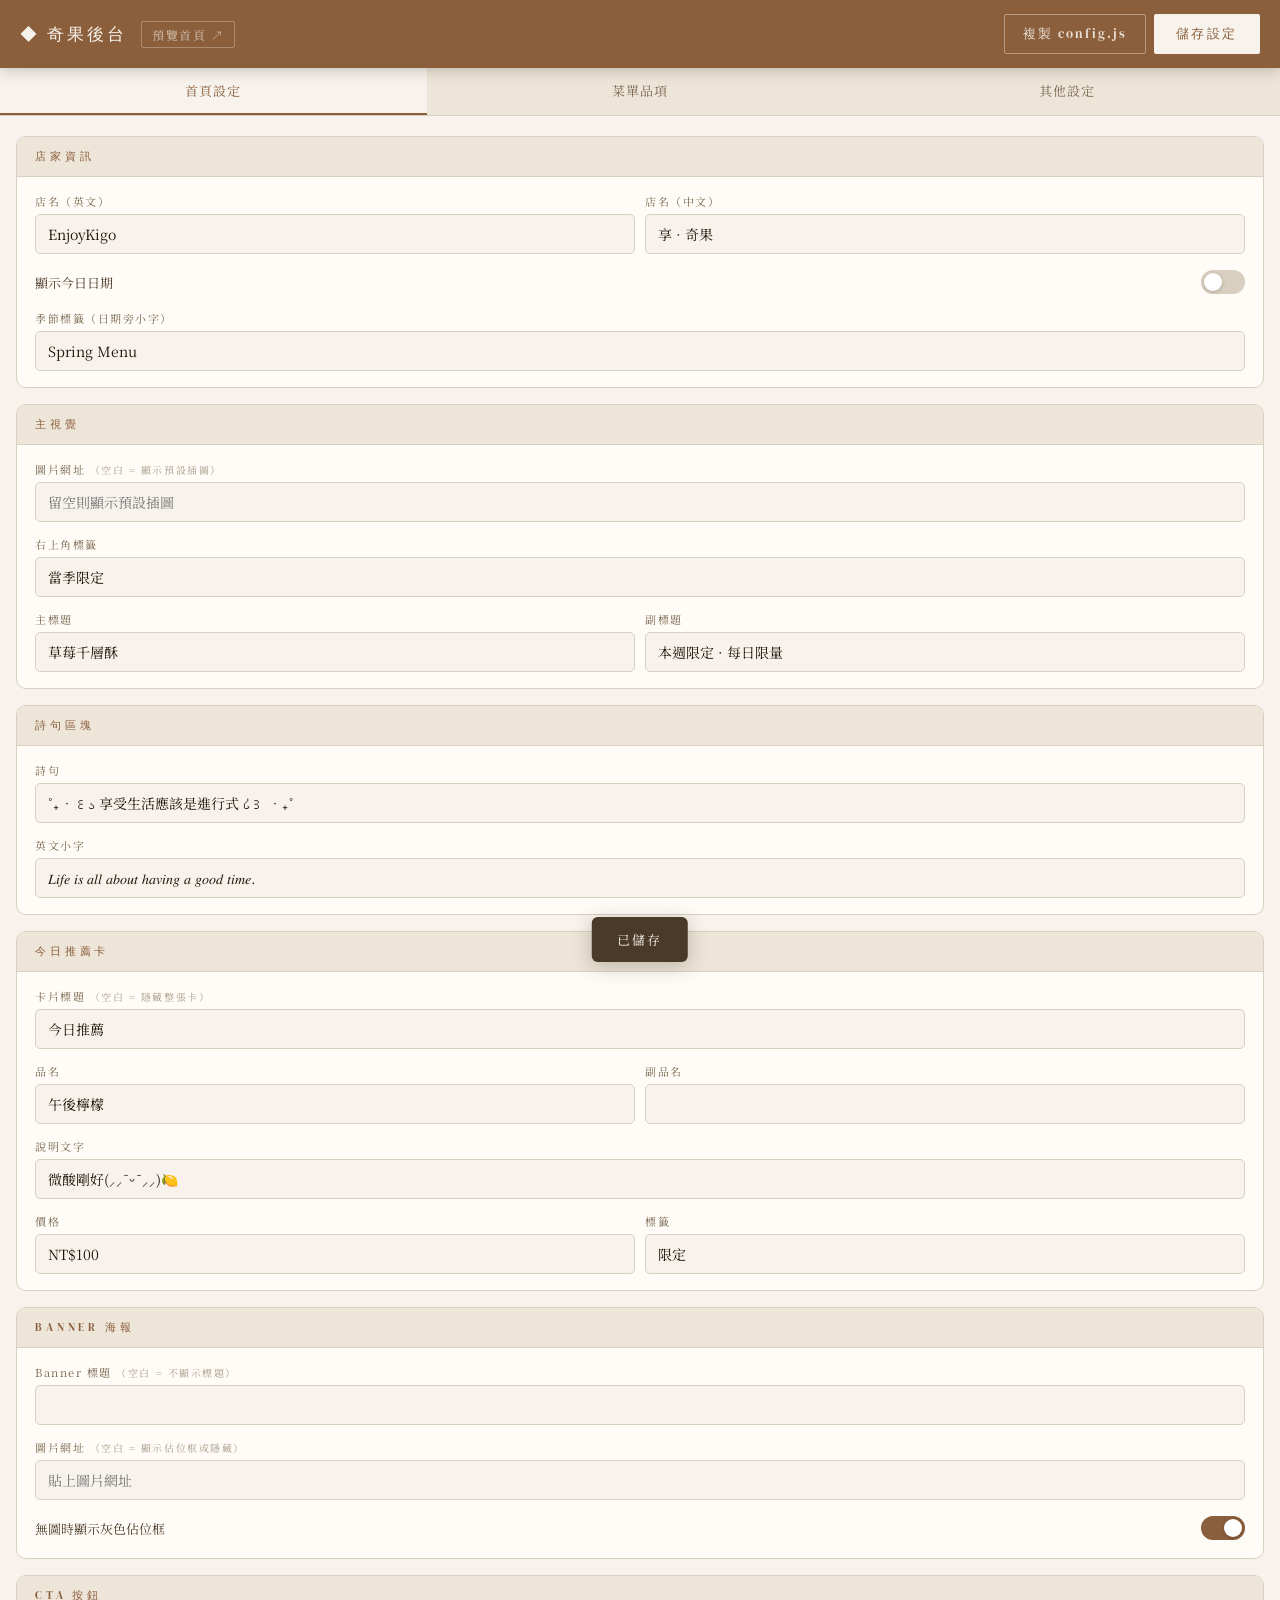
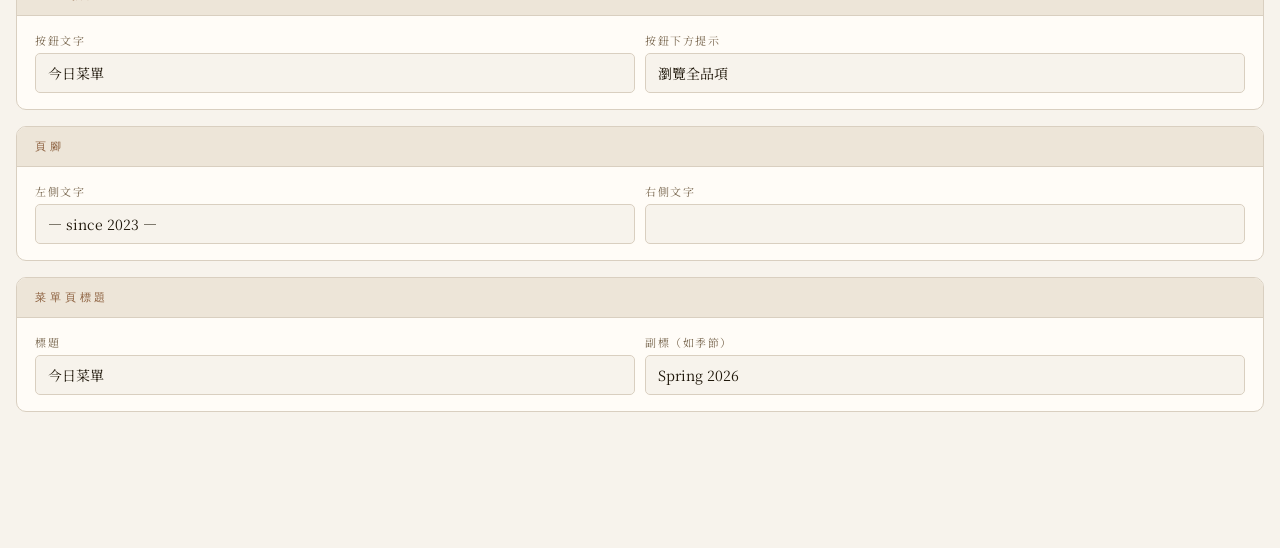
==== admin.html @ 93ff5356 "調整菜單項目顯示，將副品名改為多行輸入，更新溫度顯示為圓點，並優化樣式" ====
<!DOCTYPE html>
<html lang="zh-TW">
<head>
  <meta charset="UTF-8">
  <meta name="viewport" content="width=device-width, initial-scale=1.0">
  <title>後台設定 — 享·奇果</title>
  <link rel="preconnect" href="https://fonts.googleapis.com">
  <link href="https://fonts.googleapis.com/css2?family=Cormorant+Garamond:ital,wght@0,400&family=Noto+Serif+TC:wght@300;400&family=DM+Serif+Display:ital@0;1&display=swap" rel="stylesheet">
  <style>
    :root {
      --cream: #F7F3EC; --parchment: #EDE5D8; --beige: #D9CFC0;
      --caramel: #8B5E3C; --caramel-lt: #B8845A;
      --ink: #1E1609; --ink-soft: #4A3A28; --ink-faint: #7A6850;
      --white: #FFFCF7; --danger: #b94040;
    }
    *, *::before, *::after { box-sizing: border-box; margin: 0; padding: 0; }
    body {
      background: var(--cream);
      color: var(--ink);
      font-family: 'Noto Serif TC', serif;
      font-size: 14px;
      min-height: 100vh;
      padding-bottom: 100px;
    }

    /* ── Header ── */
    .admin-header {
      background: var(--caramel);
      color: var(--cream);
      padding: 14px 20px;
      display: flex;
      align-items: center;
      justify-content: space-between;
      position: sticky;
      top: 0;
      z-index: 100;
      box-shadow: 0 2px 14px rgba(44,36,22,0.25);
    }
    .admin-header-left { display: flex; align-items: center; gap: 14px; }
    .admin-title {
      font-family: 'DM Serif Display', serif;
      font-size: 17px;
      letter-spacing: 0.18em;
    }
    .preview-link {
      font-size: 12px;
      color: rgba(247,243,236,0.7);
      text-decoration: none;
      letter-spacing: 0.12em;
      border: 1px solid rgba(247,243,236,0.3);
      padding: 4px 10px;
      border-radius: 2px;
      transition: all 0.3s;
    }
    .preview-link:hover { color: var(--cream); border-color: rgba(247,243,236,0.7); }
    .btn-export {
      background: transparent;
      color: rgba(247,243,236,0.85);
      border: 1px solid rgba(247,243,236,0.4);
      padding: 10px 18px;
      font-family: 'DM Serif Display', serif;
      font-size: 13px;
      letter-spacing: 0.15em;
      cursor: pointer;
      border-radius: 2px;
      transition: all 0.3s;
    }
    .btn-export:hover { background: rgba(247,243,236,0.12); border-color: rgba(247,243,236,0.8); color: var(--cream); }
    .btn-save {
      background: var(--cream);
      color: var(--caramel);
      border: none;
      padding: 10px 22px;
      font-family: 'DM Serif Display', serif;
      font-size: 13px;
      letter-spacing: 0.2em;
      cursor: pointer;
      border-radius: 2px;
      transition: background 0.3s;
    }
    .btn-save:hover { background: var(--parchment); }
    .btn-save:active { transform: scale(0.98); }

    /* ── Main tabs ── */
    .admin-tabs {
      display: flex;
      background: var(--parchment);
      border-bottom: 1px solid var(--beige);
    }
    .admin-tab {
      flex: 1;
      padding: 13px 6px;
      border: none;
      background: none;
      font-family: 'Noto Serif TC', serif;
      font-size: 13px;
      color: var(--ink-faint);
      cursor: pointer;
      letter-spacing: 0.08em;
      border-bottom: 2px solid transparent;
      transition: all 0.25s;
    }
    .admin-tab.active {
      color: var(--caramel);
      border-bottom-color: var(--caramel);
      background: var(--cream);
    }

    /* ── Panels ── */
    .admin-panel { display: none; padding: 20px 16px; }
    .admin-panel.active { display: block; }

    /* ── Section card ── */
    .section-card {
      background: var(--white);
      border: 1px solid var(--beige);
      border-radius: 10px;
      margin-bottom: 16px;
      overflow: hidden;
    }
    .section-card-title {
      font-family: 'DM Serif Display', serif;
      font-size: 11px;
      letter-spacing: 0.35em;
      text-transform: uppercase;
      color: var(--caramel);
      padding: 12px 18px;
      background: var(--parchment);
      border-bottom: 1px solid var(--beige);
    }
    .section-fields {
      padding: 16px 18px;
      display: flex;
      flex-direction: column;
      gap: 14px;
    }

    /* ── Form fields ── */
    .field { display: flex; flex-direction: column; gap: 5px; }
    .field label {
      font-size: 11px;
      color: var(--ink-faint);
      letter-spacing: 0.14em;
    }
    .hint { font-size: 10px; color: var(--ink-faint); opacity: 0.65; }
    .field input, .field textarea, .field select {
      width: 100%;
      padding: 9px 12px;
      border: 1px solid var(--beige);
      border-radius: 5px;
      background: var(--cream);
      color: var(--ink);
      font-family: 'Noto Serif TC', serif;
      font-size: 14px;
      outline: none;
      transition: border-color 0.25s;
      appearance: none;
    }
    .field input:focus, .field textarea:focus, .field select:focus {
      border-color: var(--caramel-lt);
      background: var(--white);
    }
    .field textarea { resize: vertical; min-height: 68px; line-height: 1.65; }
    .field select { background-image: url("data:image/svg+xml,%3Csvg xmlns='http://www.w3.org/2000/svg' width='12' height='8' viewBox='0 0 12 8'%3E%3Cpath d='M1 1l5 5 5-5' stroke='%237A6850' stroke-width='1.5' fill='none' stroke-linecap='round'/%3E%3C/svg%3E"); background-repeat: no-repeat; background-position: right 12px center; padding-right: 32px; }
    .field-row { display: flex; gap: 10px; }
    .field-row .field { flex: 1; min-width: 0; }

    /* ── Toggle ── */
    .toggle-row {
      display: flex;
      align-items: center;
      justify-content: space-between;
      padding: 2px 0;
    }
    .toggle-label { font-size: 13px; color: var(--ink-soft); }
    .toggle {
      position: relative;
      width: 44px;
      height: 24px;
      flex-shrink: 0;
    }
    .toggle input { opacity: 0; width: 0; height: 0; position: absolute; }
    .toggle-track {
      position: absolute;
      inset: 0;
      background: var(--beige);
      border-radius: 24px;
      cursor: pointer;
      transition: background 0.3s;
    }
    .toggle-track::before {
      content: '';
      position: absolute;
      width: 18px; height: 18px;
      left: 3px; top: 3px;
      background: white;
      border-radius: 50%;
      transition: transform 0.3s;
      box-shadow: 0 1px 4px rgba(0,0,0,0.2);
    }
    .toggle input:checked ~ .toggle-track { background: var(--caramel); }
    .toggle input:checked ~ .toggle-track::before { transform: translateX(20px); }

    /* ── Category sub-tabs ── */
    .cat-tabs {
      display: flex;
      overflow-x: auto;
      border-bottom: 1px solid var(--beige);
      margin-bottom: 18px;
      scrollbar-width: none;
    }
    .cat-tabs::-webkit-scrollbar { display: none; }
    .cat-tab {
      padding: 10px 18px;
      border: none;
      background: none;
      font-family: 'Noto Serif TC', serif;
      font-size: 13px;
      color: var(--ink-faint);
      cursor: pointer;
      white-space: nowrap;
      border-bottom: 2px solid transparent;
      transition: all 0.25s;
      flex-shrink: 0;
    }
    .cat-tab.active { color: var(--caramel); border-bottom-color: var(--caramel); }

    /* ── Menu item card ── */
    .item-card {
      background: var(--white);
      border: 1px solid var(--beige);
      border-radius: 10px;
      margin-bottom: 12px;
      overflow: hidden;
    }
    .item-card-header {
      display: flex;
      align-items: center;
      justify-content: space-between;
      padding: 11px 16px;
      background: var(--parchment);
      border-bottom: 1px solid var(--beige);
      cursor: pointer;
      user-select: none;
    }
    .item-card-name { font-size: 14px; color: var(--ink-soft); }
    .item-card-actions { display: flex; gap: 8px; align-items: center; }
    .item-chevron {
      font-size: 10px;
      color: var(--ink-faint);
      transition: transform 0.3s;
    }
    .item-card.collapsed .item-chevron { transform: rotate(-90deg); }
    .item-card.collapsed .item-fields { display: none; }
    .item-fields { padding: 14px 16px; display: flex; flex-direction: column; gap: 12px; }
    .btn-remove {
      background: none;
      border: 1px solid var(--beige);
      color: var(--ink-faint);
      font-size: 11px;
      padding: 4px 10px;
      border-radius: 3px;
      cursor: pointer;
      transition: all 0.25s;
      font-family: 'Noto Serif TC', serif;
      letter-spacing: 0.05em;
    }
    .btn-remove:hover { border-color: var(--danger); color: var(--danger); }

    /* ── Add button ── */
    .btn-add {
      display: flex;
      align-items: center;
      justify-content: center;
      gap: 8px;
      width: 100%;
      padding: 14px;
      border: 2px dashed var(--beige);
      border-radius: 10px;
      background: transparent;
      color: var(--ink-faint);
      font-family: 'Noto Serif TC', serif;
      font-size: 13px;
      cursor: pointer;
      letter-spacing: 0.1em;
      transition: all 0.25s;
      margin-top: 4px;
    }
    .btn-add:hover { border-color: var(--caramel-lt); color: var(--caramel); background: rgba(139,94,60,0.04); }

    /* ── Toast ── */
    .toast {
      position: fixed;
      bottom: 28px;
      left: 50%;
      transform: translateX(-50%) translateY(90px);
      background: var(--ink-soft);
      color: var(--cream);
      padding: 13px 26px;
      border-radius: 6px;
      font-size: 13px;
      letter-spacing: 0.14em;
      transition: transform 0.4s cubic-bezier(0.34,1.56,0.64,1);
      z-index: 999;
      white-space: nowrap;
      box-shadow: 0 4px 20px rgba(44,36,22,0.25);
    }
    .toast.show { transform: translateX(-50%) translateY(0); }

    /* ── Config Modal ── */
    .modal-backdrop {
      display: none;
      position: fixed;
      inset: 0;
      background: rgba(30,22,9,0.55);
      z-index: 200;
      backdrop-filter: blur(2px);
    }
    .modal {
      display: none;
      position: fixed;
      inset: 0;
      margin: auto;
      width: min(92vw, 640px);
      height: min(80vh, 600px);
      background: var(--white);
      border-radius: 12px;
      z-index: 201;
      box-shadow: 0 24px 60px rgba(30,22,9,0.3);
      flex-direction: column;
      overflow: hidden;
    }
    .modal-backdrop.open, .modal.open { display: flex; }
    .modal-header {
      display: flex;
      align-items: center;
      justify-content: space-between;
      padding: 16px 20px;
      background: var(--parchment);
      border-bottom: 1px solid var(--beige);
      flex-shrink: 0;
    }
    .modal-title {
      font-family: 'DM Serif Display', serif;
      font-size: 15px;
      letter-spacing: 0.2em;
      color: var(--caramel);
    }
    .modal-copy-btn {
      background: var(--caramel);
      color: var(--cream);
      border: none;
      padding: 8px 18px;
      font-family: 'Noto Serif TC', serif;
      font-size: 13px;
      letter-spacing: 0.1em;
      border-radius: 4px;
      cursor: pointer;
      transition: background 0.25s;
    }
    .modal-copy-btn:hover { background: var(--ink-soft); }
    .modal-copy-btn.copied { background: #5a8a5a; }
    .modal-close {
      background: none;
      border: none;
      font-size: 16px;
      color: var(--ink-faint);
      cursor: pointer;
      padding: 4px 8px;
      line-height: 1;
      transition: color 0.2s;
    }
    .modal-close:hover { color: var(--ink); }
    .modal-hint {
      padding: 10px 20px 6px;
      font-size: 12px;
      color: var(--ink-faint);
      letter-spacing: 0.08em;
      flex-shrink: 0;
    }
    .modal-textarea {
      flex: 1;
      width: 100%;
      border: none;
      outline: none;
      resize: none;
      padding: 12px 20px 20px;
      font-family: 'Courier New', Courier, monospace;
      font-size: 12px;
      line-height: 1.7;
      color: var(--ink-soft);
      background: var(--cream);
      overflow-y: auto;
    }

    /* ── Reset btn ── */
    .btn-reset {
      width: 100%;
      padding: 12px;
      border: 1px solid var(--beige);
      border-radius: 5px;
      background: none;
      color: var(--ink-faint);
      font-family: 'Noto Serif TC', serif;
      font-size: 13px;
      cursor: pointer;
      letter-spacing: 0.1em;
      transition: all 0.25s;
    }
    .btn-reset:hover { border-color: var(--danger); color: var(--danger); }

    /* ── Section title row for other tab ── */
    .key-chip {
      display: inline-block;
      font-size: 10px;
      color: var(--caramel);
      letter-spacing: 0.2em;
      border: 1px solid rgba(139,94,60,0.25);
      padding: 2px 8px;
      border-radius: 2px;
      margin-bottom: 8px;
      text-transform: uppercase;
    }
    .other-group {
      border-bottom: 1px solid var(--parchment);
      padding-bottom: 14px;
      margin-bottom: 14px;
    }
    .other-group:last-child { border-bottom: none; margin-bottom: 0; padding-bottom: 0; }
  </style>
</head>
<body>

<!-- ═══ Header ═══ -->
<header class="admin-header">
  <div class="admin-header-left">
    <div class="admin-title">◆ 奇果後台</div>
    <a class="preview-link" href="index.html" target="_blank">預覽首頁 ↗</a>
  </div>
  <div style="display:flex;gap:8px">
    <button class="btn-export" onclick="openConfigModal()">複製 config.js</button>
    <button class="btn-save" onclick="saveAll()">儲存設定</button>
  </div>
</header>

<!-- ═══ Main tabs ═══ -->
<div class="admin-tabs">
  <button class="admin-tab active" onclick="switchPanel('landing', this)">首頁設定</button>
  <button class="admin-tab" onclick="switchPanel('menu', this)">菜單品項</button>
  <button class="admin-tab" onclick="switchPanel('other', this)">其他設定</button>
</div>

<!-- ═══════════════════════════════════
     PANEL: 首頁設定
═══════════════════════════════════ -->
<div class="admin-panel active" id="panel-landing">

  <div class="section-card">
    <div class="section-card-title">店家資訊</div>
    <div class="section-fields">
      <div class="field-row">
        <div class="field">
          <label>店名（英文）</label>
          <input type="text" id="ld-cafeName">
        </div>
        <div class="field">
          <label>店名（中文）</label>
          <input type="text" id="ld-cafeSub">
        </div>
      </div>
      <div class="toggle-row">
        <span class="toggle-label">顯示今日日期</span>
        <label class="toggle">
          <input type="checkbox" id="ld-showDate">
          <span class="toggle-track"></span>
        </label>
      </div>
      <div class="field">
        <label>季節標籤（日期旁小字）</label>
        <input type="text" id="ld-dateSeasonLabel" placeholder="Spring Menu">
      </div>
    </div>
  </div>

  <div class="section-card">
    <div class="section-card-title">主視覺</div>
    <div class="section-fields">
      <div class="field">
        <label>圖片網址 <span class="hint">（空白 = 顯示預設插圖）</span></label>
        <input type="text" id="ld-heroImage" placeholder="留空則顯示預設插圖">
      </div>
      <div class="field">
        <label>右上角標籤</label>
        <input type="text" id="ld-heroBadge" placeholder="當季限定">
      </div>
      <div class="field-row">
        <div class="field">
          <label>主標題</label>
          <input type="text" id="ld-heroTitle">
        </div>
        <div class="field">
          <label>副標題</label>
          <input type="text" id="ld-heroSubtitle">
        </div>
      </div>
    </div>
  </div>

  <div class="section-card">
    <div class="section-card-title">詩句區塊</div>
    <div class="section-fields">
      <div class="field">
        <label>詩句</label>
        <input type="text" id="ld-tagline">
      </div>
      <div class="field">
        <label>英文小字</label>
        <input type="text" id="ld-taglineJp">
      </div>
    </div>
  </div>

  <div class="section-card">
    <div class="section-card-title">今日推薦卡</div>
    <div class="section-fields">
      <div class="field">
        <label>卡片標題 <span class="hint">（空白 = 隱藏整張卡）</span></label>
        <input type="text" id="ld-cardLabel" placeholder="今日推薦">
      </div>
      <div class="field-row">
        <div class="field">
          <label>品名</label>
          <input type="text" id="ld-cardName">
        </div>
        <div class="field">
          <label>副品名</label>
          <input type="text" id="ld-cardNameJp">
        </div>
      </div>
      <div class="field">
        <label>說明文字</label>
        <input type="text" id="ld-cardDesc">
      </div>
      <div class="field-row">
        <div class="field">
          <label>價格</label>
          <input type="text" id="ld-cardPrice" placeholder="NT$100">
        </div>
        <div class="field">
          <label>標籤</label>
          <input type="text" id="ld-cardTag" placeholder="限定">
        </div>
      </div>
    </div>
  </div>

  <div class="section-card">
    <div class="section-card-title">Banner 海報</div>
    <div class="section-fields">
      <div class="field">
        <label>Banner 標題 <span class="hint">（空白 = 不顯示標題）</span></label>
        <input type="text" id="ld-bannerLabel">
      </div>
      <div class="field">
        <label>圖片網址 <span class="hint">（空白 = 顯示佔位框或隱藏）</span></label>
        <input type="text" id="ld-bannerImage" placeholder="貼上圖片網址">
      </div>
      <div class="toggle-row">
        <span class="toggle-label">無圖時顯示灰色佔位框</span>
        <label class="toggle">
          <input type="checkbox" id="ld-bannerPlaceholder">
          <span class="toggle-track"></span>
        </label>
      </div>
    </div>
  </div>

  <div class="section-card">
    <div class="section-card-title">CTA 按鈕</div>
    <div class="section-fields">
      <div class="field-row">
        <div class="field">
          <label>按鈕文字</label>
          <input type="text" id="ld-ctaButton" placeholder="今日菜單">
        </div>
        <div class="field">
          <label>按鈕下方提示</label>
          <input type="text" id="ld-ctaHint" placeholder="瀏覽全品項">
        </div>
      </div>
    </div>
  </div>

  <div class="section-card">
    <div class="section-card-title">頁腳</div>
    <div class="section-fields">
      <div class="field-row">
        <div class="field">
          <label>左側文字</label>
          <input type="text" id="ld-footerLeft">
        </div>
        <div class="field">
          <label>右側文字</label>
          <input type="text" id="ld-footerRight">
        </div>
      </div>
    </div>
  </div>

  <div class="section-card">
    <div class="section-card-title">菜單頁標題</div>
    <div class="section-fields">
      <div class="field-row">
        <div class="field">
          <label>標題</label>
          <input type="text" id="ld-menuTitle">
        </div>
        <div class="field">
          <label>副標（如季節）</label>
          <input type="text" id="ld-menuSubtitle">
        </div>
      </div>
    </div>
  </div>

</div>

<!-- ═══════════════════════════════════
     PANEL: 菜單品項
═══════════════════════════════════ -->
<div class="admin-panel" id="panel-menu">
  <div class="cat-tabs" id="cat-tabs"></div>
  <div id="menu-editor"></div>
</div>

<!-- ═══════════════════════════════════
     PANEL: 其他設定
═══════════════════════════════════ -->
<div class="admin-panel" id="panel-other">

  <div class="section-card">
    <div class="section-card-title">分頁標籤名稱</div>
    <div class="section-fields" id="tabs-editor"></div>
  </div>

  <div class="section-card">
    <div class="section-card-title">各分頁標題</div>
    <div class="section-fields" id="section-titles-editor"></div>
  </div>

  <div class="section-card">
    <div class="section-card-title">重置設定</div>
    <div class="section-fields">
      <p style="font-size:12px;color:var(--ink-faint);line-height:1.8;letter-spacing:0.05em">清除後台所有儲存，恢復 config.js 原始預設值。</p>
      <button class="btn-reset" onclick="resetConfig()">清除所有儲存，恢復預設值</button>
    </div>
  </div>

</div>

<!-- ═══ Config Modal ═══ -->
<div class="modal-backdrop" id="modal-backdrop" onclick="closeConfigModal()"></div>
<div class="modal" id="config-modal">
  <div class="modal-header">
    <div class="modal-title">config.js</div>
    <div style="display:flex;gap:8px;align-items:center">
      <button class="modal-copy-btn" id="copy-btn" onclick="copyConfig()">複製全部</button>
      <button class="modal-close" onclick="closeConfigModal()">✕</button>
    </div>
  </div>
  <p class="modal-hint">複製後貼上覆蓋 config.js 檔案即可永久生效</p>
  <textarea class="modal-textarea" id="config-output" readonly spellcheck="false"></textarea>
</div>

<div class="toast" id="toast">已儲存</div>

<script src="config.js"></script>
<script>
// ─────────────────────────────────────
//  State
// ─────────────────────────────────────
let state = {};

function deepClone(o) { return JSON.parse(JSON.stringify(o)); }
function ve(v)        { return v == null ? '' : v; }        // value or empty
function ne(v)        { const s = String(v).trim(); return s === '' ? null : s; } // null if empty

function loadState() {
  const defaults = {
    menuData:      deepClone(menuData),
    landingData:   deepClone(landingData),
    tabs:          deepClone(tabs),
    sectionTitles: deepClone(sectionTitles)
  };
  const stored = localStorage.getItem('kigoMenuConfig');
  if (stored) {
    try {
      const c = JSON.parse(stored);
      state = {
        menuData:      c.menuData      || defaults.menuData,
        landingData:   Object.assign({}, defaults.landingData, c.landingData || {}),
        tabs:          c.tabs          || defaults.tabs,
        sectionTitles: Object.assign({}, defaults.sectionTitles, c.sectionTitles || {})
      };
      return;
    } catch(e) {}
  }
  state = defaults;
}

// ─────────────────────────────────────
//  Panel switching
// ─────────────────────────────────────
function switchPanel(name, btn) {
  document.querySelectorAll('.admin-panel').forEach(p => p.classList.remove('active'));
  document.querySelectorAll('.admin-tab').forEach(b => b.classList.remove('active'));
  document.getElementById('panel-' + name).classList.add('active');
  btn.classList.add('active');
}

// ─────────────────────────────────────
//  Landing: populate & read
// ─────────────────────────────────────
function populateLanding() {
  const ld = state.landingData;
  const textFields = [
    'cafeName','cafeSub','dateSeasonLabel','heroImage','heroBadge',
    'heroTitle','heroSubtitle','tagline','taglineJp',
    'cardLabel','cardName','cardNameJp','cardDesc','cardPrice','cardTag',
    'bannerLabel','bannerImage','ctaButton','ctaHint',
    'footerLeft','footerRight','menuTitle','menuSubtitle'
  ];
  textFields.forEach(k => {
    const el = document.getElementById('ld-' + k);
    if (el) el.value = ve(ld[k]);
  });
  document.getElementById('ld-showDate').checked        = !!ld.showDate;
  document.getElementById('ld-bannerPlaceholder').checked = !!ld.bannerPlaceholder;
}

function readLanding() {
  const t = id => ne(document.getElementById('ld-' + id).value);
  return {
    cafeName:        t('cafeName'),
    cafeSub:         t('cafeSub'),
    showDate:        document.getElementById('ld-showDate').checked,
    dateSeasonLabel: t('dateSeasonLabel'),
    heroImage:       t('heroImage'),
    heroBadge:       t('heroBadge'),
    heroTitle:       t('heroTitle'),
    heroSubtitle:    t('heroSubtitle'),
    tagline:         t('tagline'),
    taglineJp:       t('taglineJp'),
    cardLabel:       t('cardLabel'),
    cardName:        t('cardName'),
    cardNameJp:      t('cardNameJp'),
    cardDesc:        t('cardDesc'),
    cardPrice:       t('cardPrice'),
    cardTag:         t('cardTag'),
    bannerLabel:     t('bannerLabel'),
    bannerImage:     t('bannerImage'),
    bannerAlt:       state.landingData.bannerAlt || '當季推薦海報',
    bannerPlaceholder: document.getElementById('ld-bannerPlaceholder').checked,
    ctaButton:       t('ctaButton'),
    ctaHint:         t('ctaHint'),
    footerLeft:      t('footerLeft'),
    footerRight:     t('footerRight'),
    menuTitle:       t('menuTitle'),
    menuSubtitle:    t('menuSubtitle'),
  };
}

// ─────────────────────────────────────
//  Menu editor
// ─────────────────────────────────────
const TEMP_CATS = ['coffee', 'tea', 'noncafe'];
let currentCat = null;

function buildCatTabs() {
  const bar = document.getElementById('cat-tabs');
  bar.innerHTML = '';
  state.tabs.forEach((tab, i) => {
    const btn = document.createElement('button');
    btn.className = 'cat-tab' + (i === 0 ? ' active' : '');
    btn.textContent = tab.label;
    btn.onclick = () => {
      document.querySelectorAll('.cat-tab').forEach(b => b.classList.remove('active'));
      btn.classList.add('active');
      renderMenuEditor(tab.key);
    };
    bar.appendChild(btn);
  });
  if (state.tabs.length) renderMenuEditor(state.tabs[0].key);
}

function renderMenuEditor(catKey) {
  currentCat = catKey;
  const items    = state.menuData[catKey] || [];
  const withTemp = TEMP_CATS.includes(catKey);
  const wrap     = document.getElementById('menu-editor');
  wrap.innerHTML = '';

  items.forEach((item, idx) => wrap.appendChild(buildItemCard(catKey, item, idx, withTemp)));

  const addBtn = document.createElement('button');
  addBtn.className = 'btn-add';
  addBtn.textContent = '＋ 新增品項';
  addBtn.onclick = () => {
    if (!state.menuData[catKey]) state.menuData[catKey] = [];
    state.menuData[catKey].push({ name: '新品項', nameJp: null, desc: null, price: 'NT$0', tag: null, image: null, emoji: null });
    renderMenuEditor(catKey);
  };
  wrap.appendChild(addBtn);
}

function esc(s) { return (s == null ? '' : String(s)).replace(/"/g, '&quot;').replace(/</g, '&lt;'); }

function buildItemCard(catKey, item, idx, withTemp) {
  const card = document.createElement('div');
  card.className = 'item-card';

  const sel = v => ['', 'hot', 'iced', 'both'].map(o =>
    `<option value="${o}" ${item.temp === o || (!item.temp && o === '') ? 'selected' : ''}>${
      o === '' ? '不顯示' : o === 'hot' ? '熱' : o === 'iced' ? '冰' : '冰 · 熱'
    }</option>`
  ).join('');

  card.innerHTML = `
    <div class="item-card-header" onclick="toggleCard(this)">
      <span class="item-card-name">${esc(item.name) || '（未命名）'}</span>
      <div class="item-card-actions">
        <button class="btn-remove" onclick="event.stopPropagation(); removeItem('${catKey}',${idx})">移除</button>
        <span class="item-chevron">▼</span>
      </div>
    </div>
    <div class="item-fields">
      <div class="field-row">
        <div class="field">
          <label>品名</label>
          <input type="text" value="${esc(item.name)}"
            oninput="updateItem('${catKey}',${idx},'name',this.value);
                     this.closest('.item-card').querySelector('.item-card-name').textContent=this.value||'（未命名）'">
        </div>
        <div class="field">
          <label>副品名 <span class="hint">（可空白，換行會顯示在網頁）</span></label>
          <textarea oninput="updateItem('${catKey}',${idx},'nameJp',this.value)">${esc(item.nameJp)}</textarea>
        </div>
      </div>
      <div class="field">
        <label>說明文字</label>
        <textarea oninput="updateItem('${catKey}',${idx},'desc',this.value)">${esc(item.desc)}</textarea>
      </div>
      <div class="field-row">
        <div class="field">
          <label>價格</label>
          <input type="text" value="${esc(item.price)}" placeholder="NT$0"
            oninput="updateItem('${catKey}',${idx},'price',this.value)">
        </div>
        <div class="field">
          <label>標籤 <span class="hint">（可空白）</span></label>
          <input type="text" value="${esc(item.tag)}" placeholder="限定"
            oninput="updateItem('${catKey}',${idx},'tag',this.value)">
        </div>
      </div>
      <div class="field">
        <label>圖片網址 <span class="hint">（空白 = 不顯示）</span></label>
        <input type="text" value="${esc(item.image)}" placeholder="src/photo.jpg 或圖片網址"
          oninput="updateItem('${catKey}',${idx},'image',this.value)">
      </div>
      ${withTemp ? `<div class="field"><label>溫度選項</label><select onchange="updateItem('${catKey}',${idx},'temp',this.value)">${sel()}</select></div>` : ''}
    </div>`;
  return card;
}

function toggleCard(header) {
  header.closest('.item-card').classList.toggle('collapsed');
}

function updateItem(catKey, idx, field, value) {
  if (!state.menuData[catKey] || !state.menuData[catKey][idx]) return;
  state.menuData[catKey][idx][field] = ne(value);
}

function removeItem(catKey, idx) {
  if (!confirm('確定要移除「' + (state.menuData[catKey][idx].name || '這個品項') + '」嗎？')) return;
  state.menuData[catKey].splice(idx, 1);
  renderMenuEditor(catKey);
}

// ─────────────────────────────────────
//  Other settings
// ─────────────────────────────────────
function buildTabsEditor() {
  const wrap = document.getElementById('tabs-editor');
  wrap.innerHTML = '';
  state.tabs.forEach((tab, i) => {
    const row = document.createElement('div');
    row.className = 'field-row';
    row.innerHTML = `
      <div class="field" style="flex:0 0 90px">
        <label>識別碼</label>
        <input type="text" value="${tab.key}" readonly style="opacity:0.45;cursor:not-allowed">
      </div>
      <div class="field">
        <label>顯示名稱</label>
        <input type="text" value="${tab.label}" oninput="state.tabs[${i}].label=this.value">
      </div>`;
    wrap.appendChild(row);
  });
}

function buildSectionTitlesEditor() {
  const wrap = document.getElementById('section-titles-editor');
  wrap.innerHTML = '';
  Object.keys(state.sectionTitles).forEach(key => {
    const t = state.sectionTitles[key];
    const g = document.createElement('div');
    g.className = 'other-group';
    g.innerHTML = `
      <div class="key-chip">${key}</div>
      <div class="field-row">
        <div class="field">
          <label>英文標題</label>
          <input type="text" value="${ve(t.en)}" oninput="state.sectionTitles['${key}'].en=ne(this.value)">
        </div>
        <div class="field">
          <label>中文副標</label>
          <input type="text" value="${ve(t.jp)}" oninput="state.sectionTitles['${key}'].jp=ne(this.value)">
        </div>
      </div>`;
    wrap.appendChild(g);
  });
}

// ─────────────────────────────────────
//  Save / Reset
// ─────────────────────────────────────
// ─────────────────────────────────────
//  Export config.js
// ─────────────────────────────────────
function openConfigModal() {
  state.landingData = readLanding();

  function jv(v) {
    if (v === null || v === undefined) return 'null';
    if (typeof v === 'boolean') return String(v);
    return JSON.stringify(v);
  }

  function renderItem(item) {
    const keys = ['name','nameJp','desc','price','tag','image','emoji','temp'];
    const lines = keys.filter(k => k in item).map(k => `      ${k}: ${jv(item[k])}`);
    return '    {\n' + lines.join(',\n') + '\n    }';
  }

  function renderMenuData(md) {
    const cats = Object.keys(md);
    const blocks = cats.map(cat => {
      const items = (md[cat] || []).map(renderItem).join(',\n');
      return `  ${cat}: [\n${items}\n  ]`;
    });
    return 'const menuData = {\n' + blocks.join(',\n') + '\n};';
  }

  function renderLanding(ld) {
    const entries = Object.keys(ld).map(k => `  ${k}: ${jv(ld[k])}`);
    return 'const landingData = {\n' + entries.join(',\n') + '\n};';
  }

  function renderTabs(t) {
    const items = t.map(tab => `  { key: ${jv(tab.key)}, label: ${jv(tab.label)} }`);
    return 'const tabs = [\n' + items.join(',\n') + '\n];';
  }

  function renderSectionTitles(st) {
    const entries = Object.keys(st).map(k => {
      const t = st[k];
      return `  ${k}: { en: ${jv(t.en)}, jp: ${jv(t.jp)} }`;
    });
    return 'const sectionTitles = {\n' + entries.join(',\n') + '\n};';
  }

  const content = [
    renderMenuData(state.menuData),
    renderLanding(state.landingData),
    renderTabs(state.tabs),
    renderSectionTitles(state.sectionTitles)
  ].join('\n\n');

  document.getElementById('config-output').value = content;
  document.getElementById('modal-backdrop').classList.add('open');
  document.getElementById('config-modal').classList.add('open');
  document.getElementById('copy-btn').textContent = '複製全部';
  document.getElementById('copy-btn').classList.remove('copied');
}

function closeConfigModal() {
  document.getElementById('modal-backdrop').classList.remove('open');
  document.getElementById('config-modal').classList.remove('open');
}

function copyConfig() {
  const ta  = document.getElementById('config-output');
  const btn = document.getElementById('copy-btn');
  ta.select();
  navigator.clipboard.writeText(ta.value).then(() => {
    btn.textContent = '已複製 ✓';
    btn.classList.add('copied');
    setTimeout(() => { btn.textContent = '複製全部'; btn.classList.remove('copied'); }, 2000);
  });
}

function saveAll() {
  state.landingData = readLanding();
  localStorage.setItem('kigoMenuConfig', JSON.stringify(state));
  showToast('已儲存！重新整理首頁即可看到更新');
}

function resetConfig() {
  if (!confirm('確定要清除所有後台設定，恢復 config.js 預設值嗎？')) return;
  localStorage.removeItem('kigoMenuConfig');
  location.reload();
}

function showToast(msg) {
  const t = document.getElementById('toast');
  t.textContent = msg;
  t.classList.add('show');
  setTimeout(() => t.classList.remove('show'), 2800);
}

// ─────────────────────────────────────
//  Bootstrap
// ─────────────────────────────────────
document.addEventListener('DOMContentLoaded', () => {
  loadState();
  populateLanding();
  buildCatTabs();
  buildTabsEditor();
  buildSectionTitlesEditor();
});
</script>
</body>
</html>
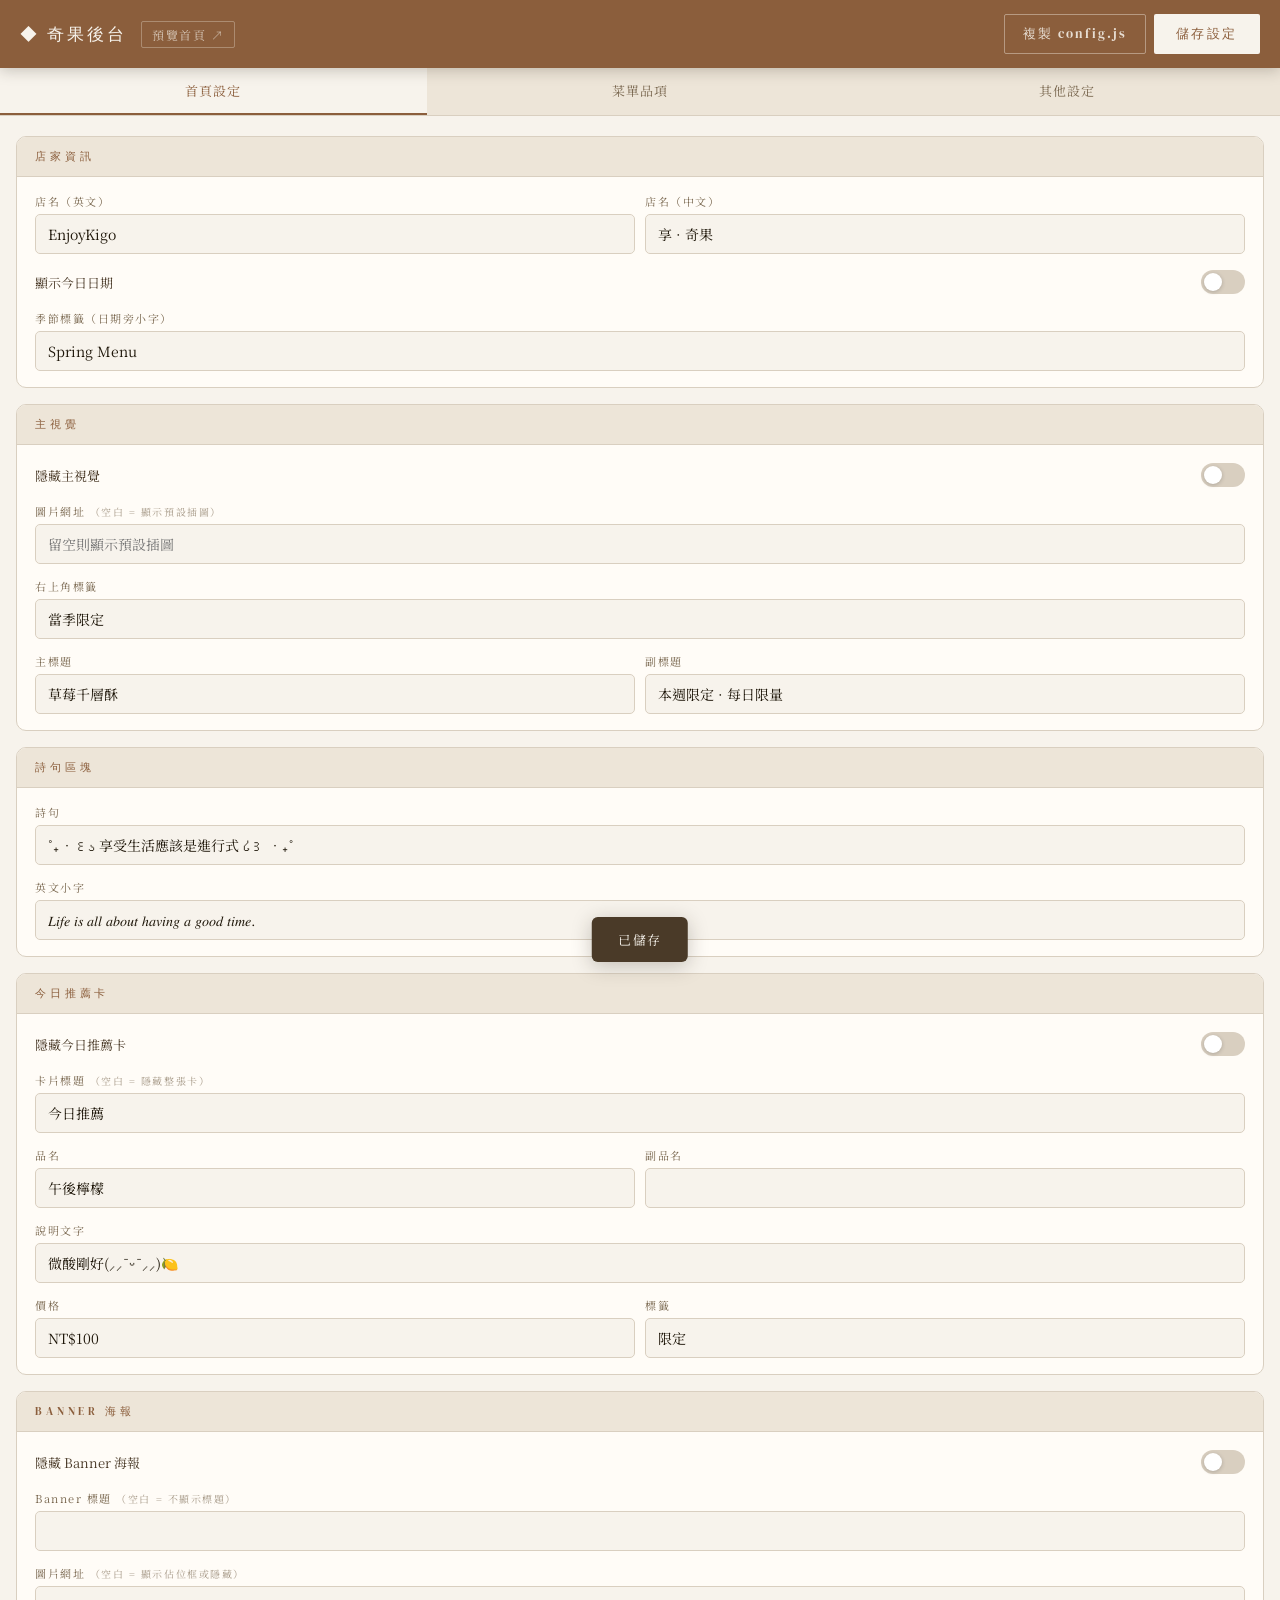
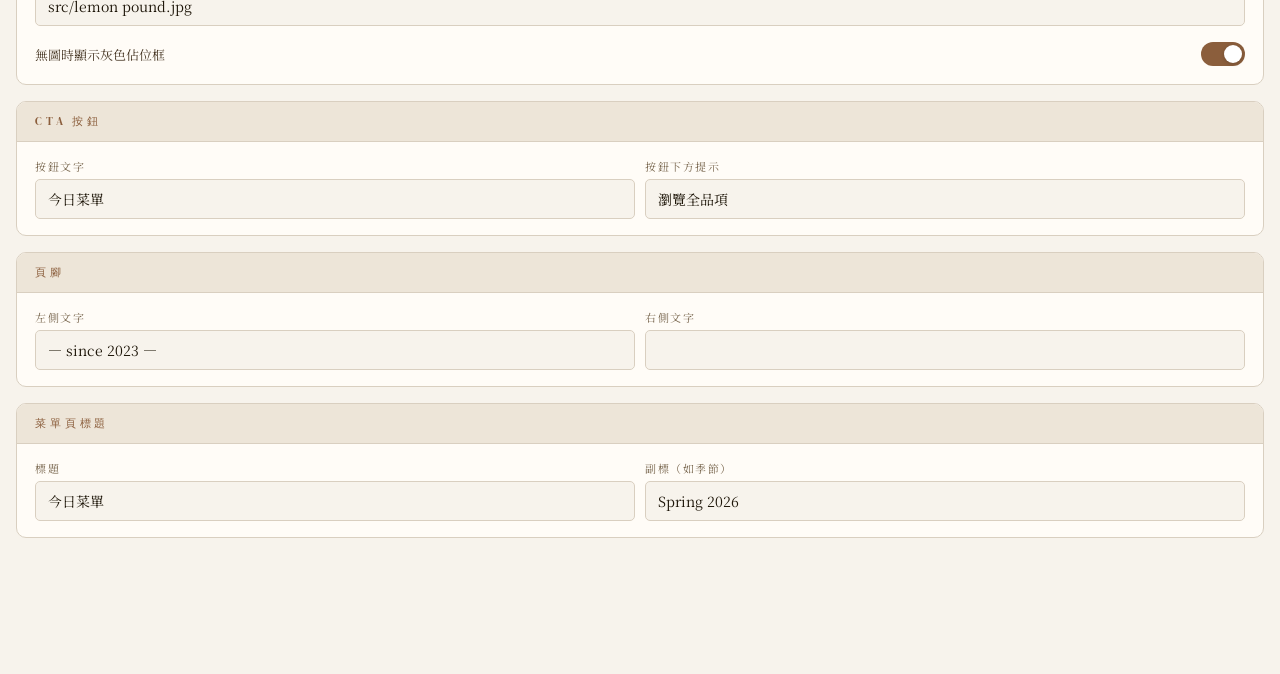
==== commit 8c7c1b31: "新增選項以隱藏主視覺、今日推薦卡和 Banner 海報，並在樣式中添加相應的可見性覆蓋" ====
--- a/admin.html
+++ b/admin.html
@@ -485,6 +485,13 @@
   <div class="section-card">
     <div class="section-card-title">主視覺</div>
     <div class="section-fields">
+      <div class="toggle-row">
+        <span class="toggle-label">隱藏主視覺</span>
+        <label class="toggle">
+          <input type="checkbox" id="ld-hideHero">
+          <span class="toggle-track"></span>
+        </label>
+      </div>
       <div class="field">
         <label>圖片網址 <span class="hint">（空白 = 顯示預設插圖）</span></label>
         <input type="text" id="ld-heroImage" placeholder="留空則顯示預設插圖">
@@ -523,6 +530,13 @@
   <div class="section-card">
     <div class="section-card-title">今日推薦卡</div>
     <div class="section-fields">
+      <div class="toggle-row">
+        <span class="toggle-label">隱藏今日推薦卡</span>
+        <label class="toggle">
+          <input type="checkbox" id="ld-hideCard">
+          <span class="toggle-track"></span>
+        </label>
+      </div>
       <div class="field">
         <label>卡片標題 <span class="hint">（空白 = 隱藏整張卡）</span></label>
         <input type="text" id="ld-cardLabel" placeholder="今日推薦">
@@ -557,6 +571,13 @@
   <div class="section-card">
     <div class="section-card-title">Banner 海報</div>
     <div class="section-fields">
+      <div class="toggle-row">
+        <span class="toggle-label">隱藏 Banner 海報</span>
+        <label class="toggle">
+          <input type="checkbox" id="ld-hideBanner">
+          <span class="toggle-track"></span>
+        </label>
+      </div>
       <div class="field">
         <label>Banner 標題 <span class="hint">（空白 = 不顯示標題）</span></label>
         <input type="text" id="ld-bannerLabel">
@@ -734,8 +755,11 @@
     const el = document.getElementById('ld-' + k);
     if (el) el.value = ve(ld[k]);
   });
-  document.getElementById('ld-showDate').checked        = !!ld.showDate;
+  document.getElementById('ld-showDate').checked          = !!ld.showDate;
   document.getElementById('ld-bannerPlaceholder').checked = !!ld.bannerPlaceholder;
+  document.getElementById('ld-hideHero').checked           = !!ld.hideHero;
+  document.getElementById('ld-hideCard').checked           = !!ld.hideCard;
+  document.getElementById('ld-hideBanner').checked         = !!ld.hideBanner;
 }
 
 function readLanding() {
@@ -761,6 +785,9 @@
     bannerImage:     t('bannerImage'),
     bannerAlt:       state.landingData.bannerAlt || '當季推薦海報',
     bannerPlaceholder: document.getElementById('ld-bannerPlaceholder').checked,
+    hideHero:        document.getElementById('ld-hideHero').checked,
+    hideCard:        document.getElementById('ld-hideCard').checked,
+    hideBanner:      document.getElementById('ld-hideBanner').checked,
     ctaButton:       t('ctaButton'),
     ctaHint:         t('ctaHint'),
     footerLeft:      t('footerLeft'),
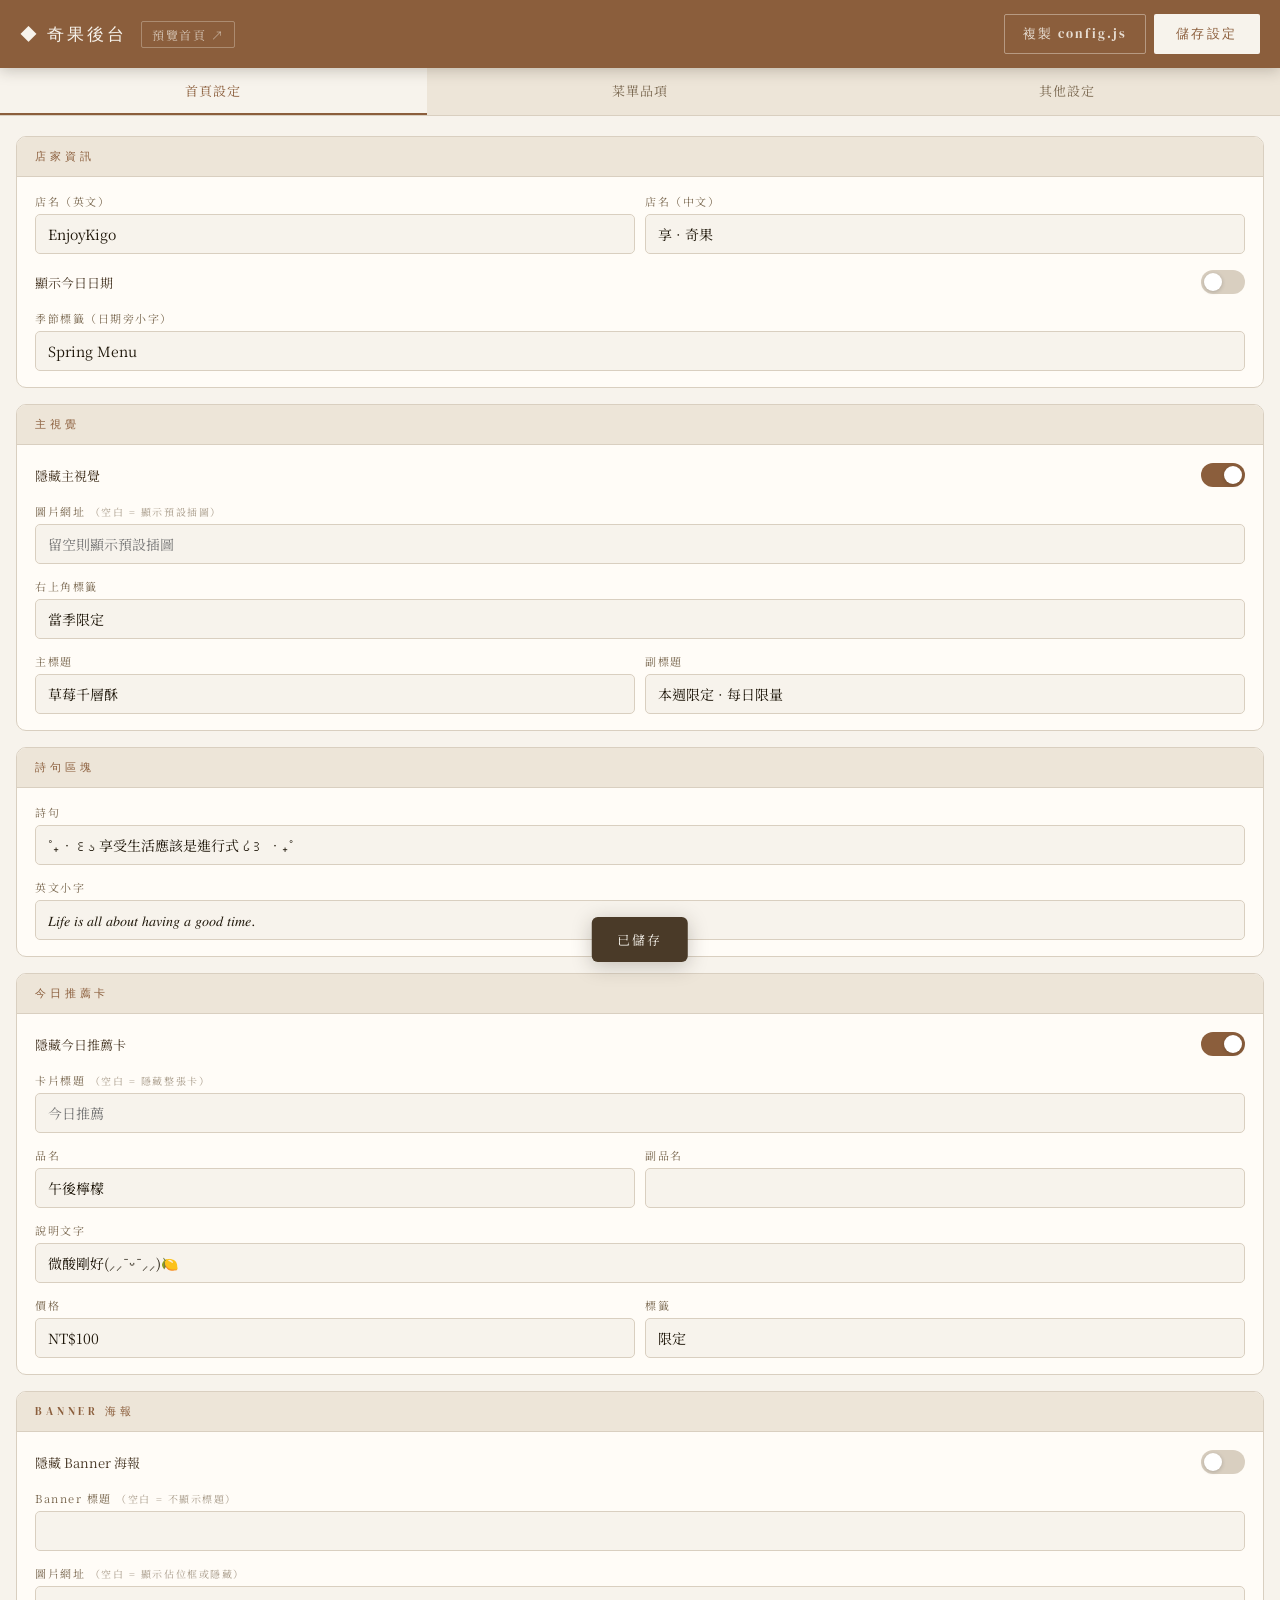
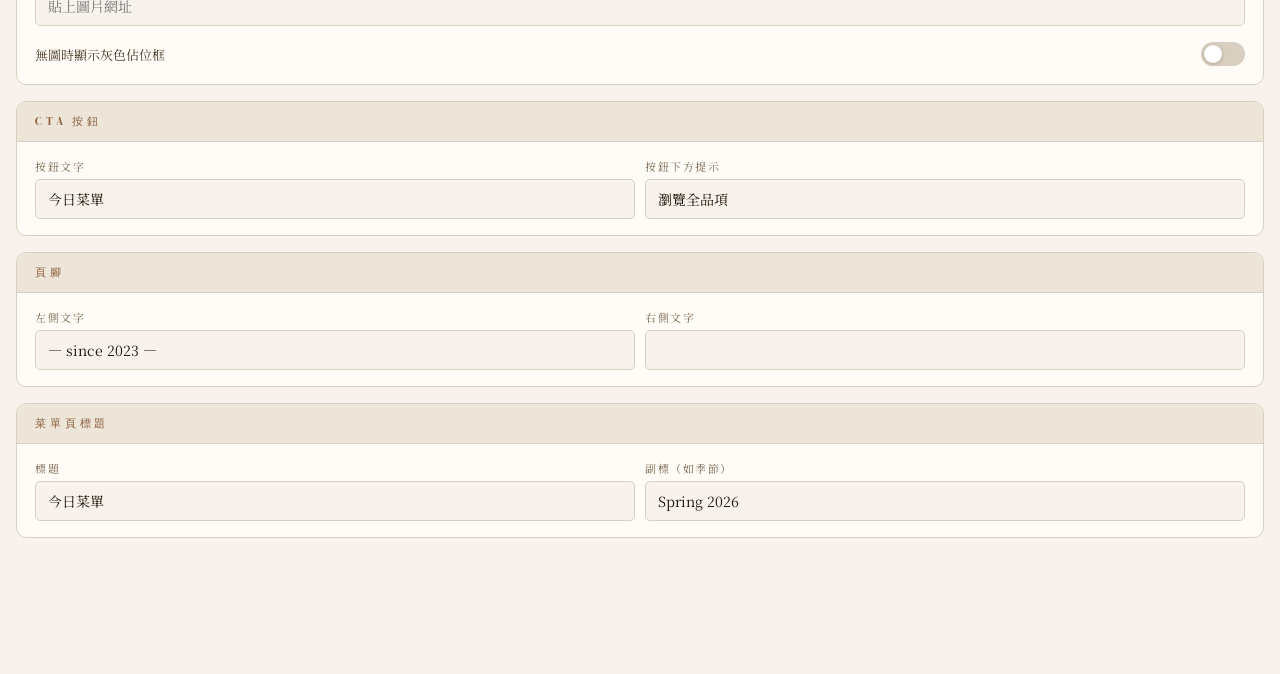
==== commit b542260f: "新增菜單項目移動按鈕，更新菜單資料結構以支援移動功能" ====
--- a/admin.html
+++ b/admin.html
@@ -266,6 +266,24 @@
       letter-spacing: 0.05em;
     }
     .btn-remove:hover { border-color: var(--danger); color: var(--danger); }
+    .btn-move {
+      background: none;
+      border: 1px solid var(--beige);
+      color: var(--ink-faint);
+      width: 28px;
+      height: 28px;
+      border-radius: 3px;
+      cursor: pointer;
+      transition: all 0.2s;
+      display: flex;
+      align-items: center;
+      justify-content: center;
+      flex-shrink: 0;
+      padding: 0;
+    }
+    .btn-move:hover:not(:disabled) { border-color: var(--caramel-lt); color: var(--caramel); }
+    .btn-move:disabled { opacity: 0.25; cursor: default; }
+    .btn-move svg { width: 12px; height: 12px; }
 
     /* ── Add button ── */
     .btn-add {
@@ -827,7 +845,7 @@
   const wrap     = document.getElementById('menu-editor');
   wrap.innerHTML = '';
 
-  items.forEach((item, idx) => wrap.appendChild(buildItemCard(catKey, item, idx, withTemp)));
+  items.forEach((item, idx) => wrap.appendChild(buildItemCard(catKey, item, idx, withTemp, items.length)));
 
   const addBtn = document.createElement('button');
   addBtn.className = 'btn-add';
@@ -842,7 +860,7 @@
 
 function esc(s) { return (s == null ? '' : String(s)).replace(/"/g, '&quot;').replace(/</g, '&lt;'); }
 
-function buildItemCard(catKey, item, idx, withTemp) {
+function buildItemCard(catKey, item, idx, withTemp, total) {
   const card = document.createElement('div');
   card.className = 'item-card';
 
@@ -852,10 +870,15 @@
     }</option>`
   ).join('');
 
+  const upSvg   = `<svg viewBox="0 0 24 24" fill="none" stroke="currentColor" stroke-width="2.5" stroke-linecap="round"><path d="M18 15l-6-6-6 6"/></svg>`;
+  const downSvg = `<svg viewBox="0 0 24 24" fill="none" stroke="currentColor" stroke-width="2.5" stroke-linecap="round"><path d="M6 9l6 6 6-6"/></svg>`;
+
   card.innerHTML = `
     <div class="item-card-header" onclick="toggleCard(this)">
       <span class="item-card-name">${esc(item.name) || '（未命名）'}</span>
       <div class="item-card-actions">
+        <button class="btn-move" onclick="event.stopPropagation(); moveItem('${catKey}',${idx},-1)" ${idx === 0 ? 'disabled' : ''}>${upSvg}</button>
+        <button class="btn-move" onclick="event.stopPropagation(); moveItem('${catKey}',${idx},1)" ${idx === total - 1 ? 'disabled' : ''}>${downSvg}</button>
         <button class="btn-remove" onclick="event.stopPropagation(); removeItem('${catKey}',${idx})">移除</button>
         <span class="item-chevron">▼</span>
       </div>
@@ -906,6 +929,14 @@
 function updateItem(catKey, idx, field, value) {
   if (!state.menuData[catKey] || !state.menuData[catKey][idx]) return;
   state.menuData[catKey][idx][field] = ne(value);
+}
+
+function moveItem(catKey, idx, dir) {
+  const items = state.menuData[catKey];
+  const newIdx = idx + dir;
+  if (newIdx < 0 || newIdx >= items.length) return;
+  [items[idx], items[newIdx]] = [items[newIdx], items[idx]];
+  renderMenuEditor(catKey);
 }
 
 function removeItem(catKey, idx) {
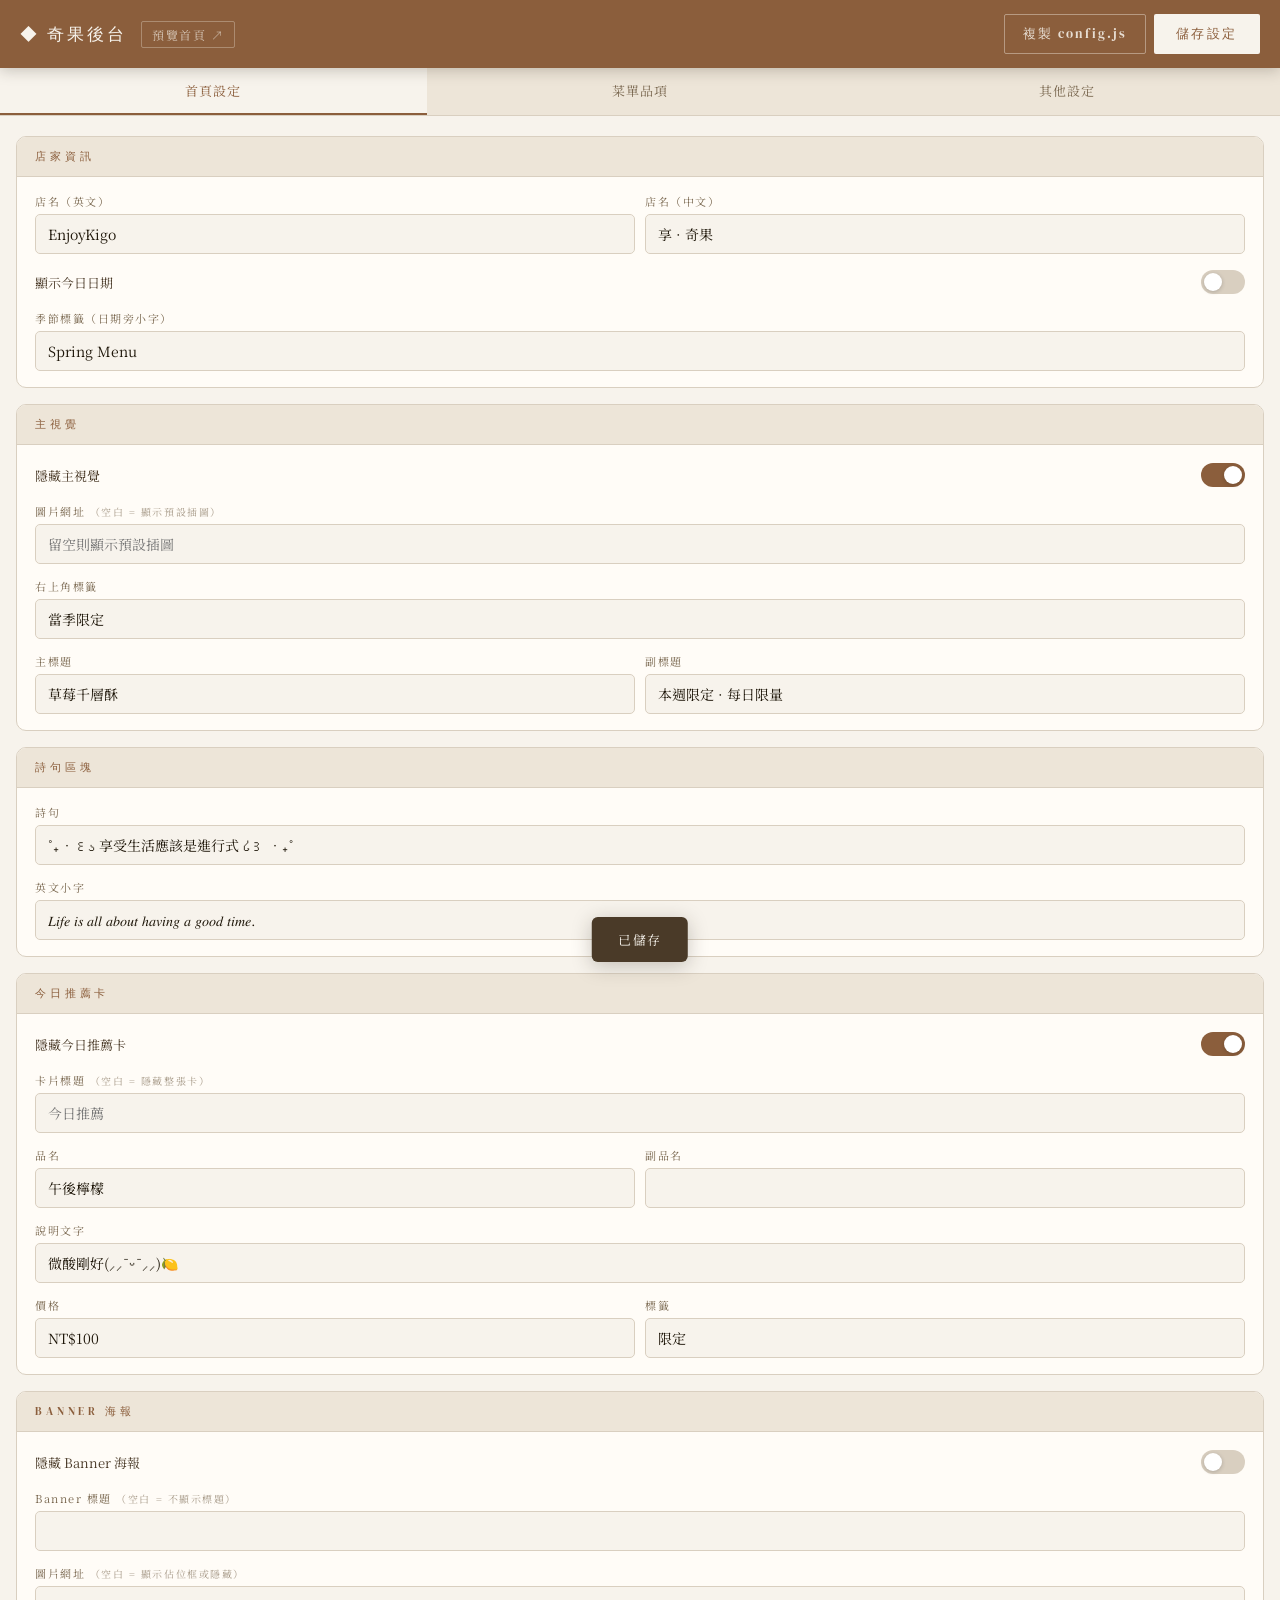
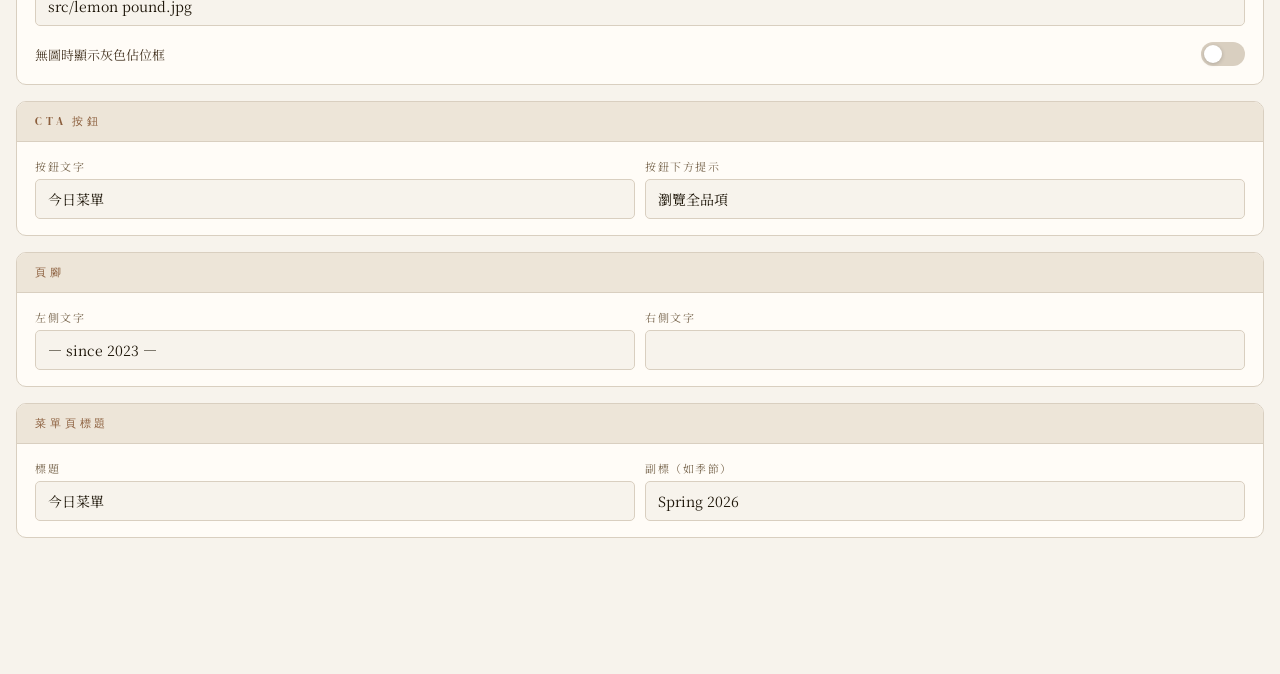
==== commit e633a59c: "新增售完標籤功能，更新菜單項目樣式以顯示售完狀態" ====
--- a/admin.html
+++ b/admin.html
@@ -884,6 +884,13 @@
       </div>
     </div>
     <div class="item-fields">
+      <div class="toggle-row">
+        <span class="toggle-label">售完</span>
+        <label class="toggle">
+          <input type="checkbox" ${item.soldOut ? 'checked' : ''} onchange="updateItem('${catKey}',${idx},'soldOut',this.checked)">
+          <span class="toggle-track"></span>
+        </label>
+      </div>
       <div class="field-row">
         <div class="field">
           <label>品名</label>
@@ -928,7 +935,7 @@
 
 function updateItem(catKey, idx, field, value) {
   if (!state.menuData[catKey] || !state.menuData[catKey][idx]) return;
-  state.menuData[catKey][idx][field] = ne(value);
+  state.menuData[catKey][idx][field] = (field === 'soldOut') ? value : ne(value);
 }
 
 function moveItem(catKey, idx, dir) {
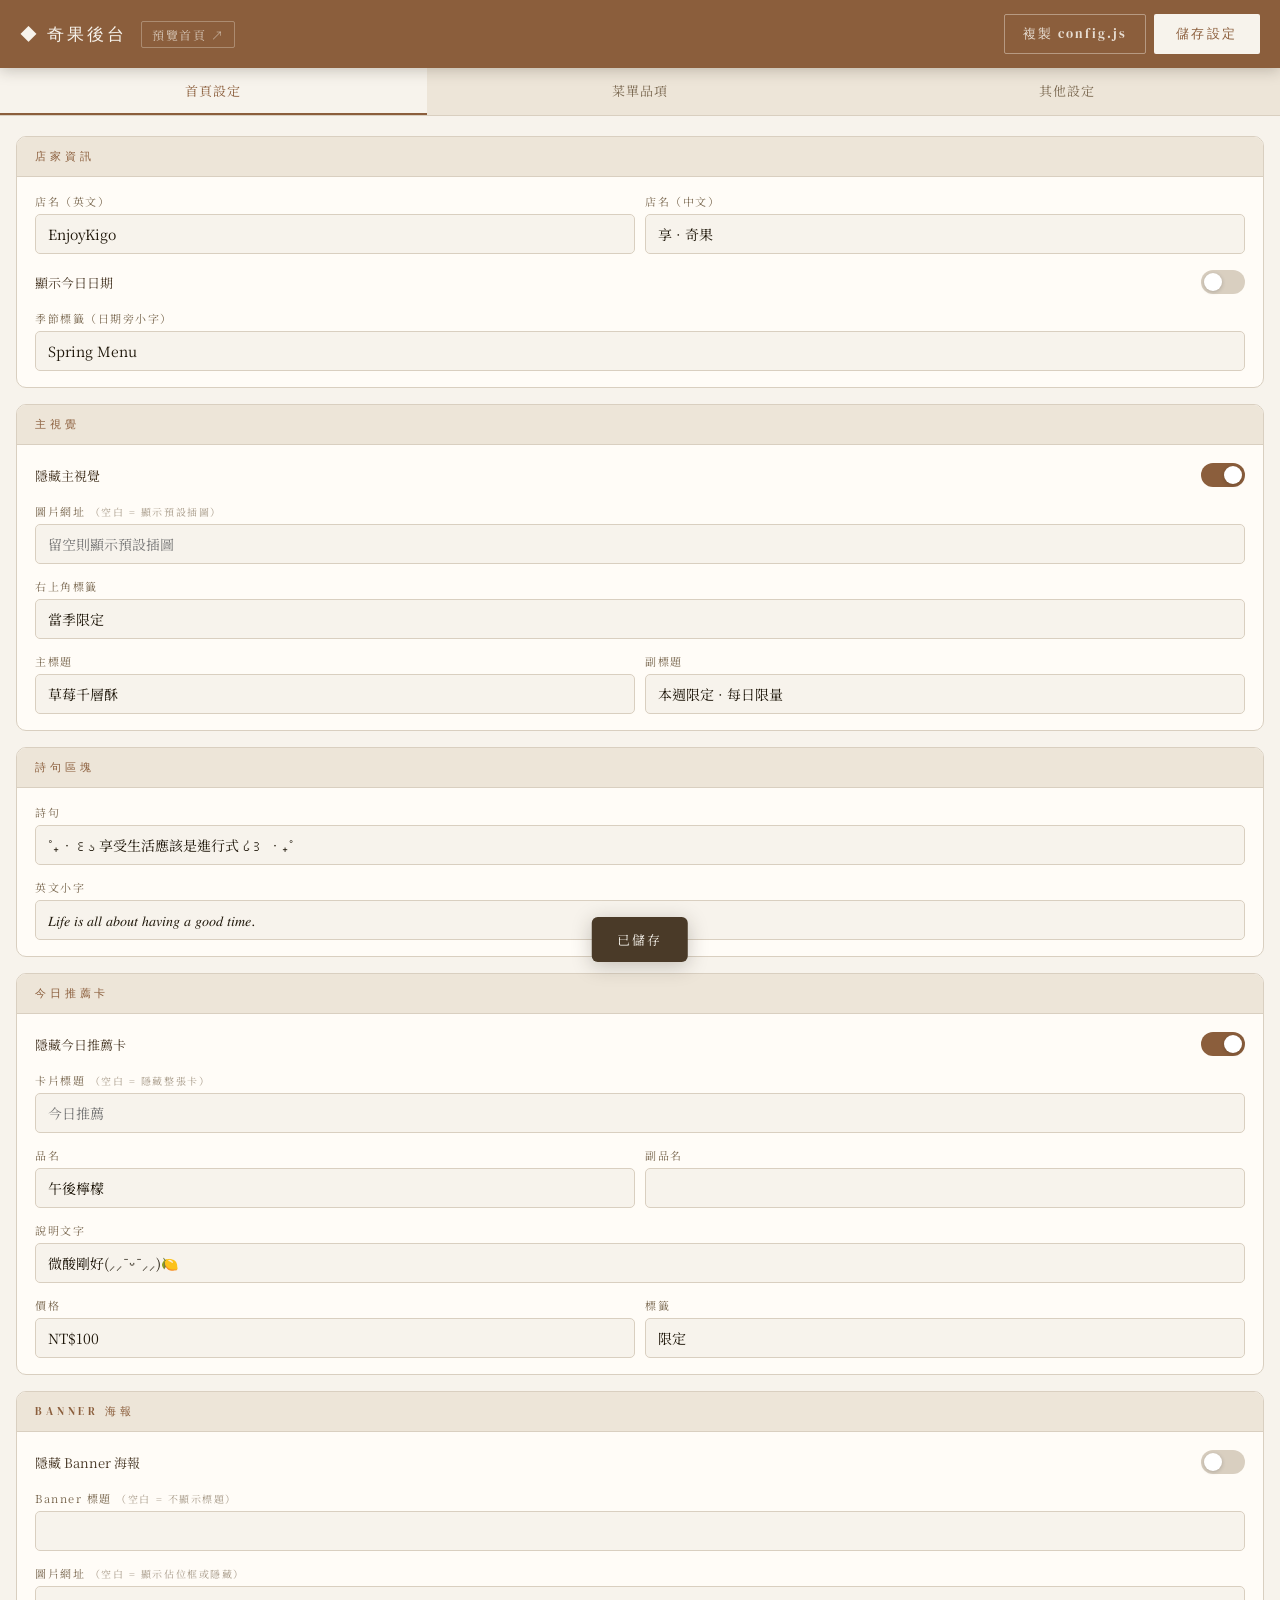
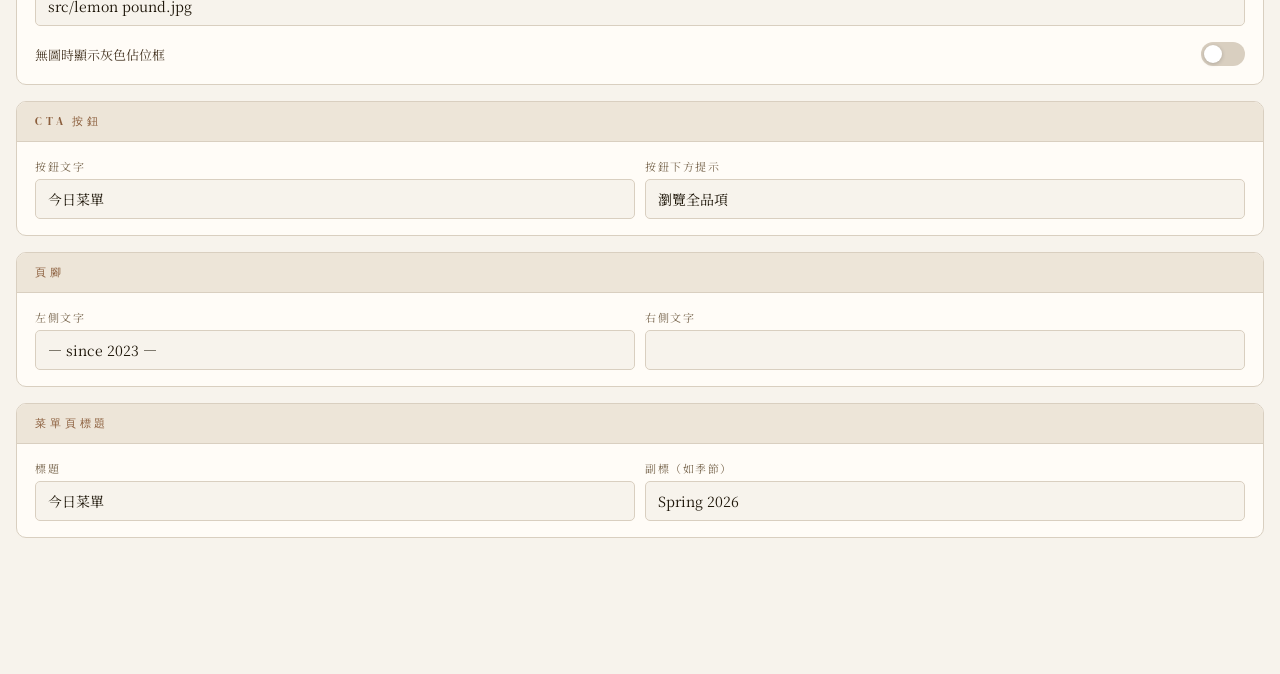
==== commit 7fec77e8: "新增售完標籤樣式及功能，更新菜單項目卡片以顯示售完狀態" ====
--- a/admin.html
+++ b/admin.html
@@ -244,6 +244,17 @@
       user-select: none;
     }
     .item-card-name { font-size: 14px; color: var(--ink-soft); }
+    .soldout-badge {
+      font-size: 10px;
+      background: #888;
+      color: #fff;
+      padding: 2px 8px;
+      border-radius: 4px;
+      letter-spacing: 0.15em;
+      margin-left: 8px;
+      vertical-align: middle;
+    }
+    .item-card.is-soldout .item-card-header { opacity: 0.55; }
     .item-card-actions { display: flex; gap: 8px; align-items: center; }
     .item-chevron {
       font-size: 10px;
@@ -862,7 +873,7 @@
 
 function buildItemCard(catKey, item, idx, withTemp, total) {
   const card = document.createElement('div');
-  card.className = 'item-card';
+  card.className = 'item-card' + (item.soldOut ? ' is-soldout' : '');
 
   const sel = v => ['', 'hot', 'iced', 'both'].map(o =>
     `<option value="${o}" ${item.temp === o || (!item.temp && o === '') ? 'selected' : ''}>${
@@ -876,6 +887,7 @@
   card.innerHTML = `
     <div class="item-card-header" onclick="toggleCard(this)">
       <span class="item-card-name">${esc(item.name) || '（未命名）'}</span>
+      <span class="soldout-badge"${item.soldOut ? '' : ' style="display:none"'}>售完</span>
       <div class="item-card-actions">
         <button class="btn-move" onclick="event.stopPropagation(); moveItem('${catKey}',${idx},-1)" ${idx === 0 ? 'disabled' : ''}>${upSvg}</button>
         <button class="btn-move" onclick="event.stopPropagation(); moveItem('${catKey}',${idx},1)" ${idx === total - 1 ? 'disabled' : ''}>${downSvg}</button>
@@ -887,7 +899,12 @@
       <div class="toggle-row">
         <span class="toggle-label">售完</span>
         <label class="toggle">
-          <input type="checkbox" ${item.soldOut ? 'checked' : ''} onchange="updateItem('${catKey}',${idx},'soldOut',this.checked)">
+          <input type="checkbox" ${item.soldOut ? 'checked' : ''} onchange="
+            updateItem('${catKey}',${idx},'soldOut',this.checked);
+            const c=this.closest('.item-card');
+            c.classList.toggle('is-soldout',this.checked);
+            c.querySelector('.soldout-badge').style.display=this.checked?'':'none';
+          ">
           <span class="toggle-track"></span>
         </label>
       </div>
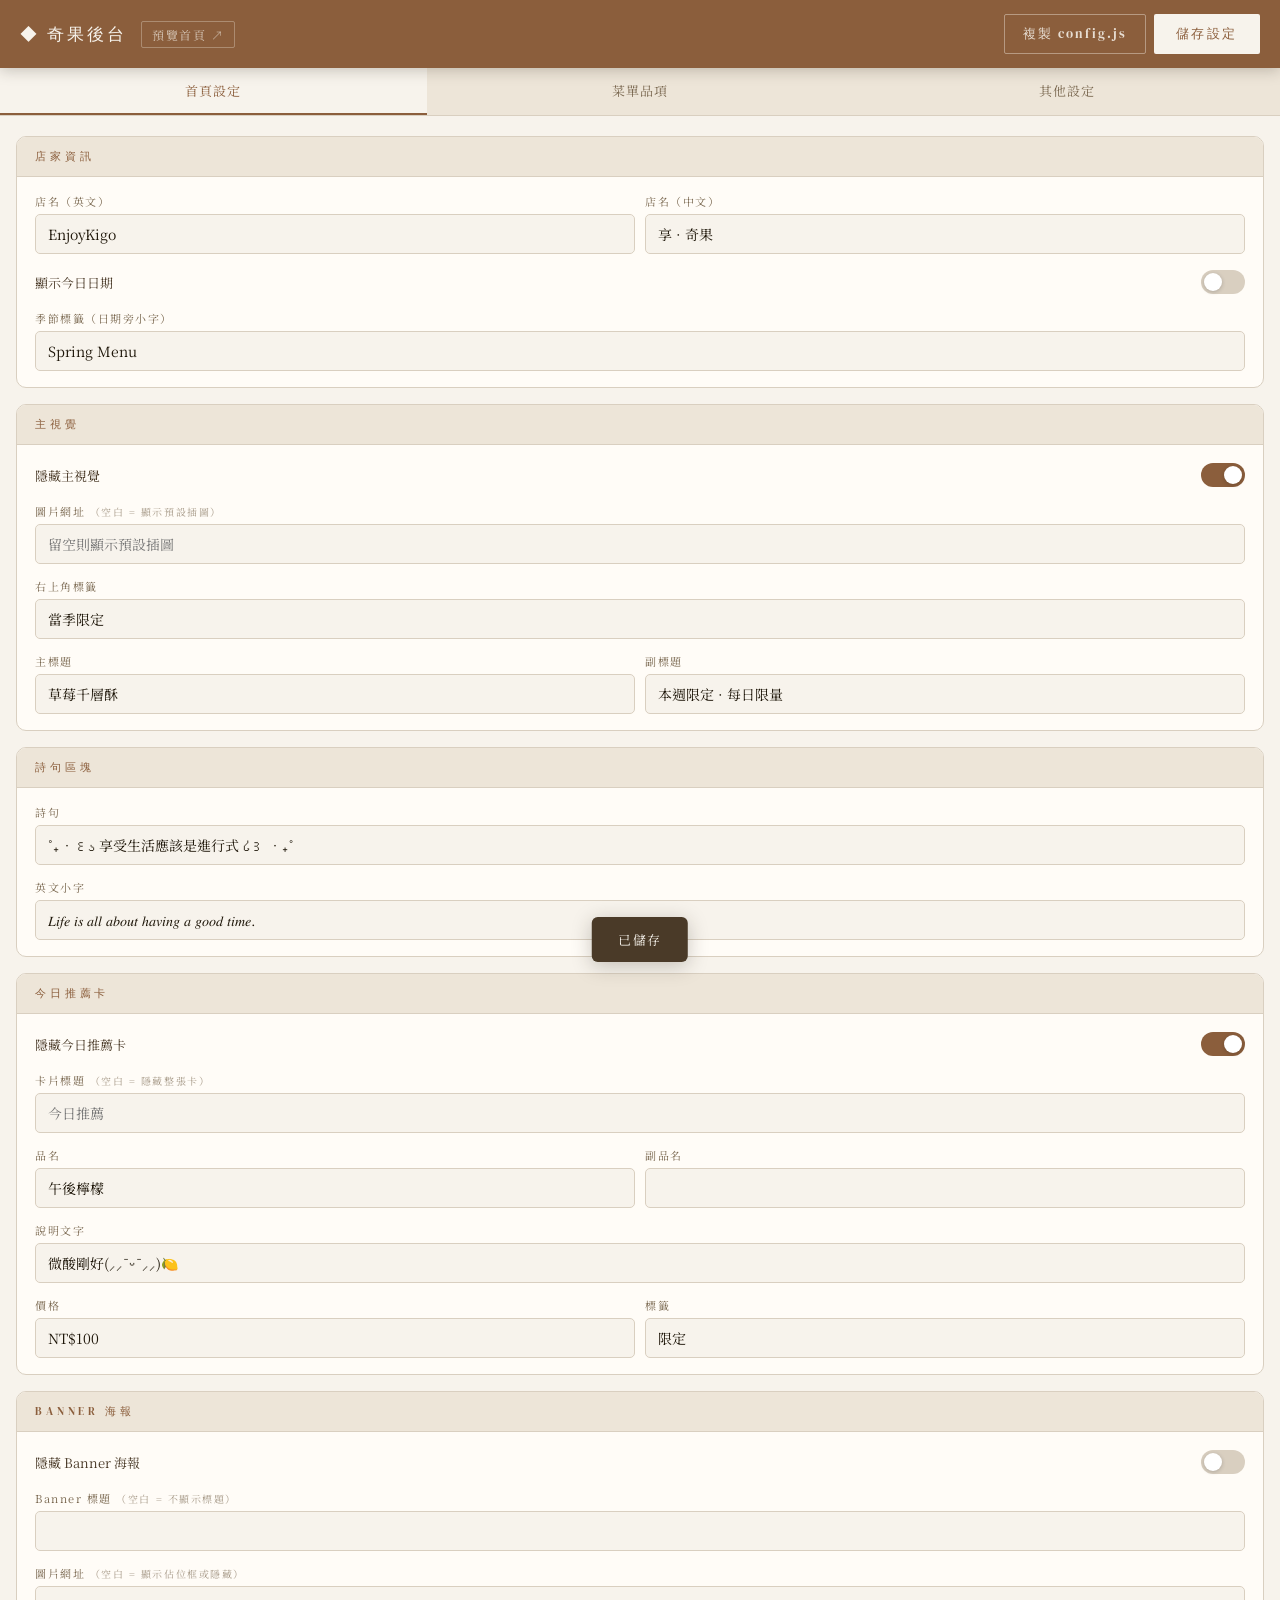
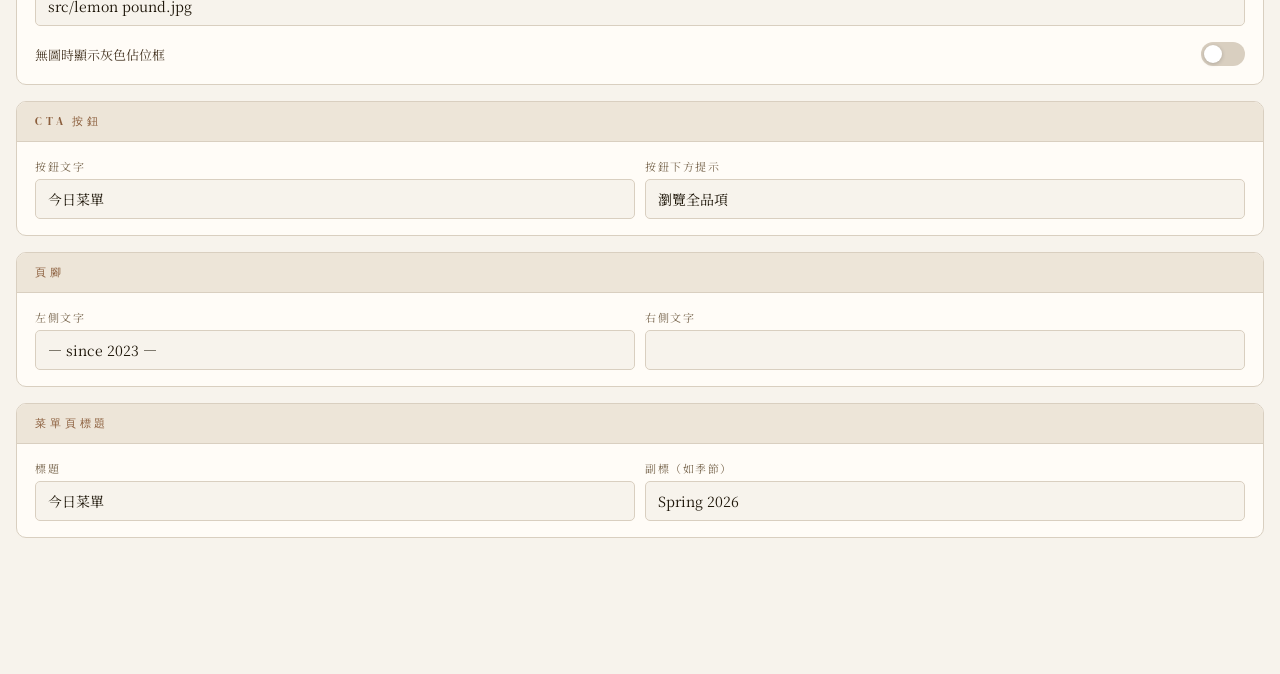
==== commit 75da4b2f: "新增菜單項目資料結構中的售完狀態，更新相關項目以包含 soldOut 屬性" ====
--- a/admin.html
+++ b/admin.html
@@ -1030,7 +1030,7 @@
   }
 
   function renderItem(item) {
-    const keys = ['name','nameJp','desc','price','tag','image','emoji','temp'];
+    const keys = ['name','nameJp','desc','price','tag','image','emoji','temp','soldOut'];
     const lines = keys.filter(k => k in item).map(k => `      ${k}: ${jv(item[k])}`);
     return '    {\n' + lines.join(',\n') + '\n    }';
   }
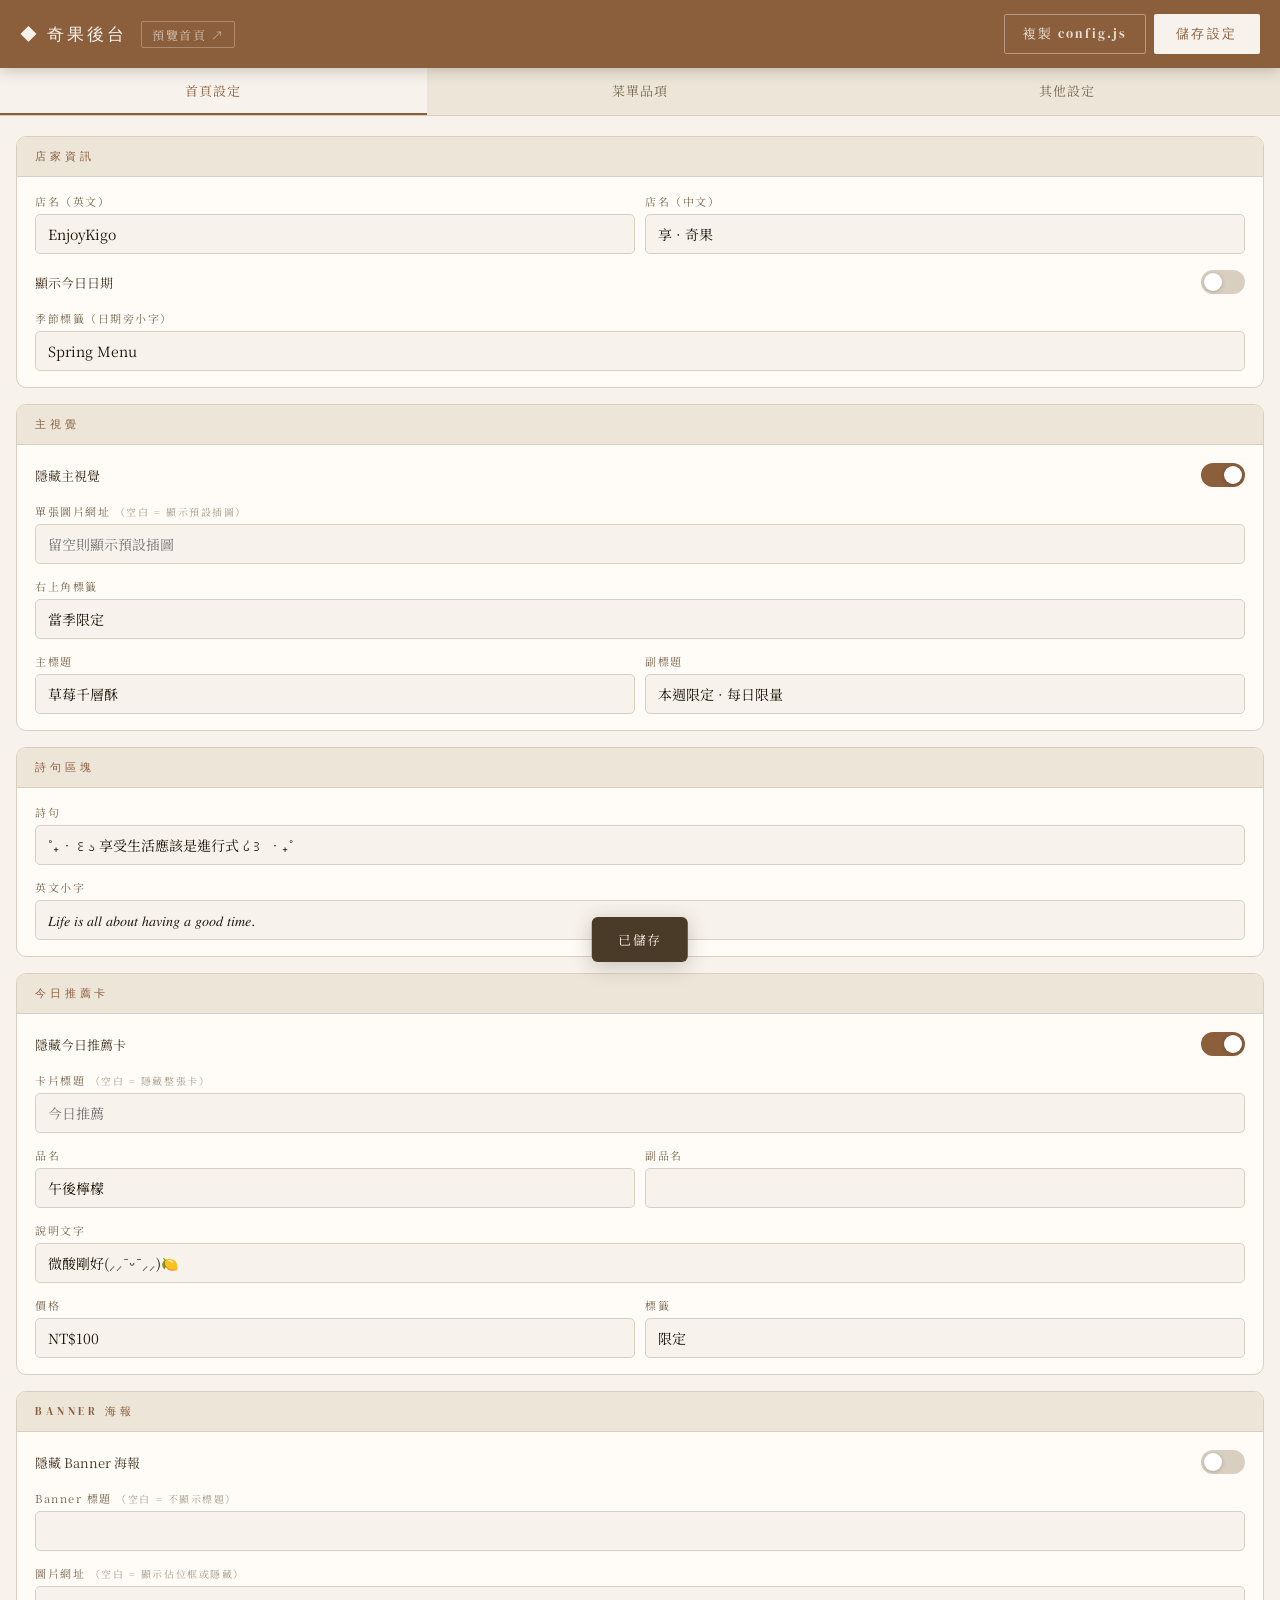
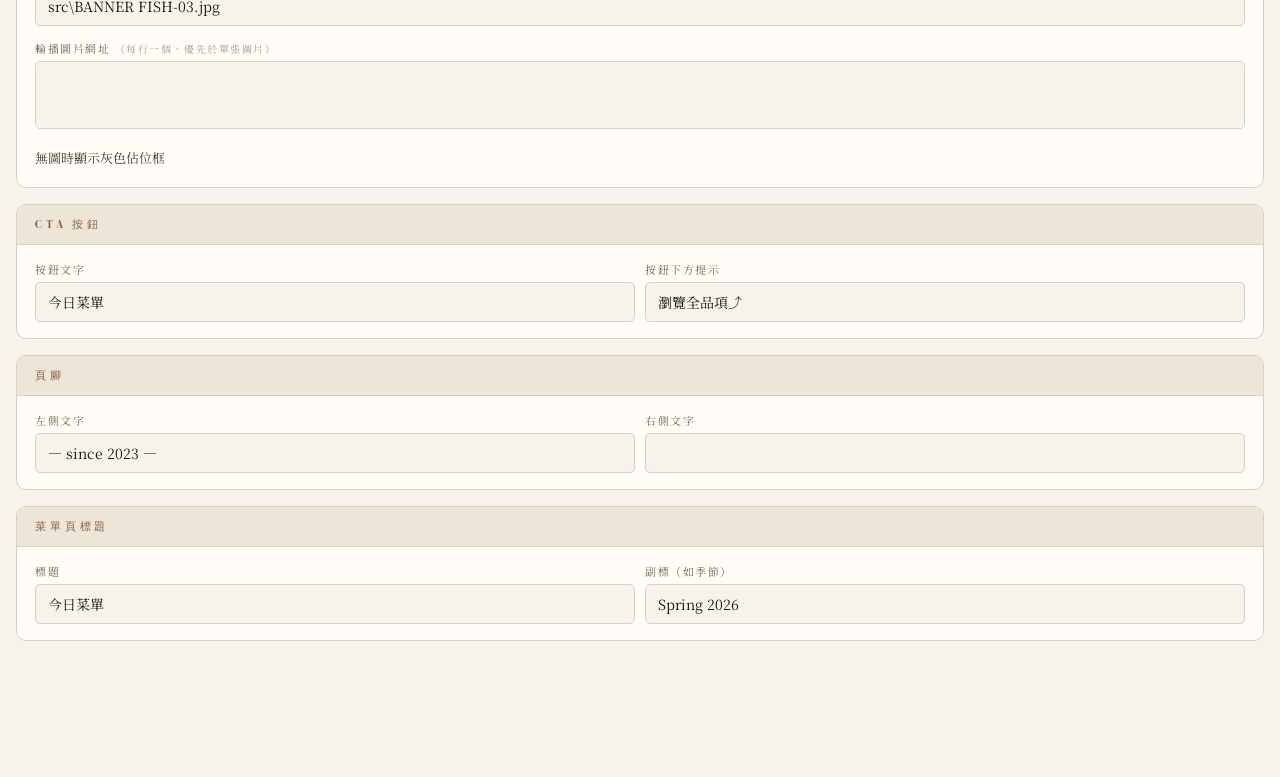
==== commit 91efa4a7: "新增輪播圖片功能，更新相關樣式及JavaScript邏輯以支援多張圖片顯示" ====
--- a/admin.html
+++ b/admin.html
@@ -522,7 +522,7 @@
         </label>
       </div>
       <div class="field">
-        <label>圖片網址 <span class="hint">（空白 = 顯示預設插圖）</span></label>
+        <label>單張圖片網址 <span class="hint">（空白 = 顯示預設插圖）</span></label>
         <input type="text" id="ld-heroImage" placeholder="留空則顯示預設插圖">
       </div>
       <div class="field">
@@ -614,6 +614,10 @@
       <div class="field">
         <label>圖片網址 <span class="hint">（空白 = 顯示佔位框或隱藏）</span></label>
         <input type="text" id="ld-bannerImage" placeholder="貼上圖片網址">
+      </div>
+      <div class="field">
+        <label>輪播圖片網址 <span class="hint">（每行一個，優先於單張圖片）</span></label>
+        <textarea id="ld-bannerImages" placeholder="src/BANNER FISH-03.jpg\nsrc/BANNER AFFOGATO-04.jpg"></textarea>
       </div>
       <div class="toggle-row">
         <span class="toggle-label">無圖時顯示灰色佔位框</span>
@@ -784,6 +788,7 @@
     const el = document.getElementById('ld-' + k);
     if (el) el.value = ve(ld[k]);
   });
+  document.getElementById('ld-bannerImages').value = Array.isArray(ld.bannerImages) ? ld.bannerImages.filter(Boolean).join('\n') : '';
   document.getElementById('ld-showDate').checked          = !!ld.showDate;
   document.getElementById('ld-bannerPlaceholder').checked = !!ld.bannerPlaceholder;
   document.getElementById('ld-hideHero').checked           = !!ld.hideHero;
@@ -793,12 +798,20 @@
 
 function readLanding() {
   const t = id => ne(document.getElementById('ld-' + id).value);
+  const multi = id => {
+    const value = document.getElementById('ld-' + id).value || '';
+    return value
+      .split(/\r?\n/)
+      .map(s => s.trim())
+      .filter(Boolean);
+  };
   return {
     cafeName:        t('cafeName'),
     cafeSub:         t('cafeSub'),
     showDate:        document.getElementById('ld-showDate').checked,
     dateSeasonLabel: t('dateSeasonLabel'),
     heroImage:       t('heroImage'),
+    bannerImages:    multi('bannerImages'),
     heroBadge:       t('heroBadge'),
     heroTitle:       t('heroTitle'),
     heroSubtitle:    t('heroSubtitle'),
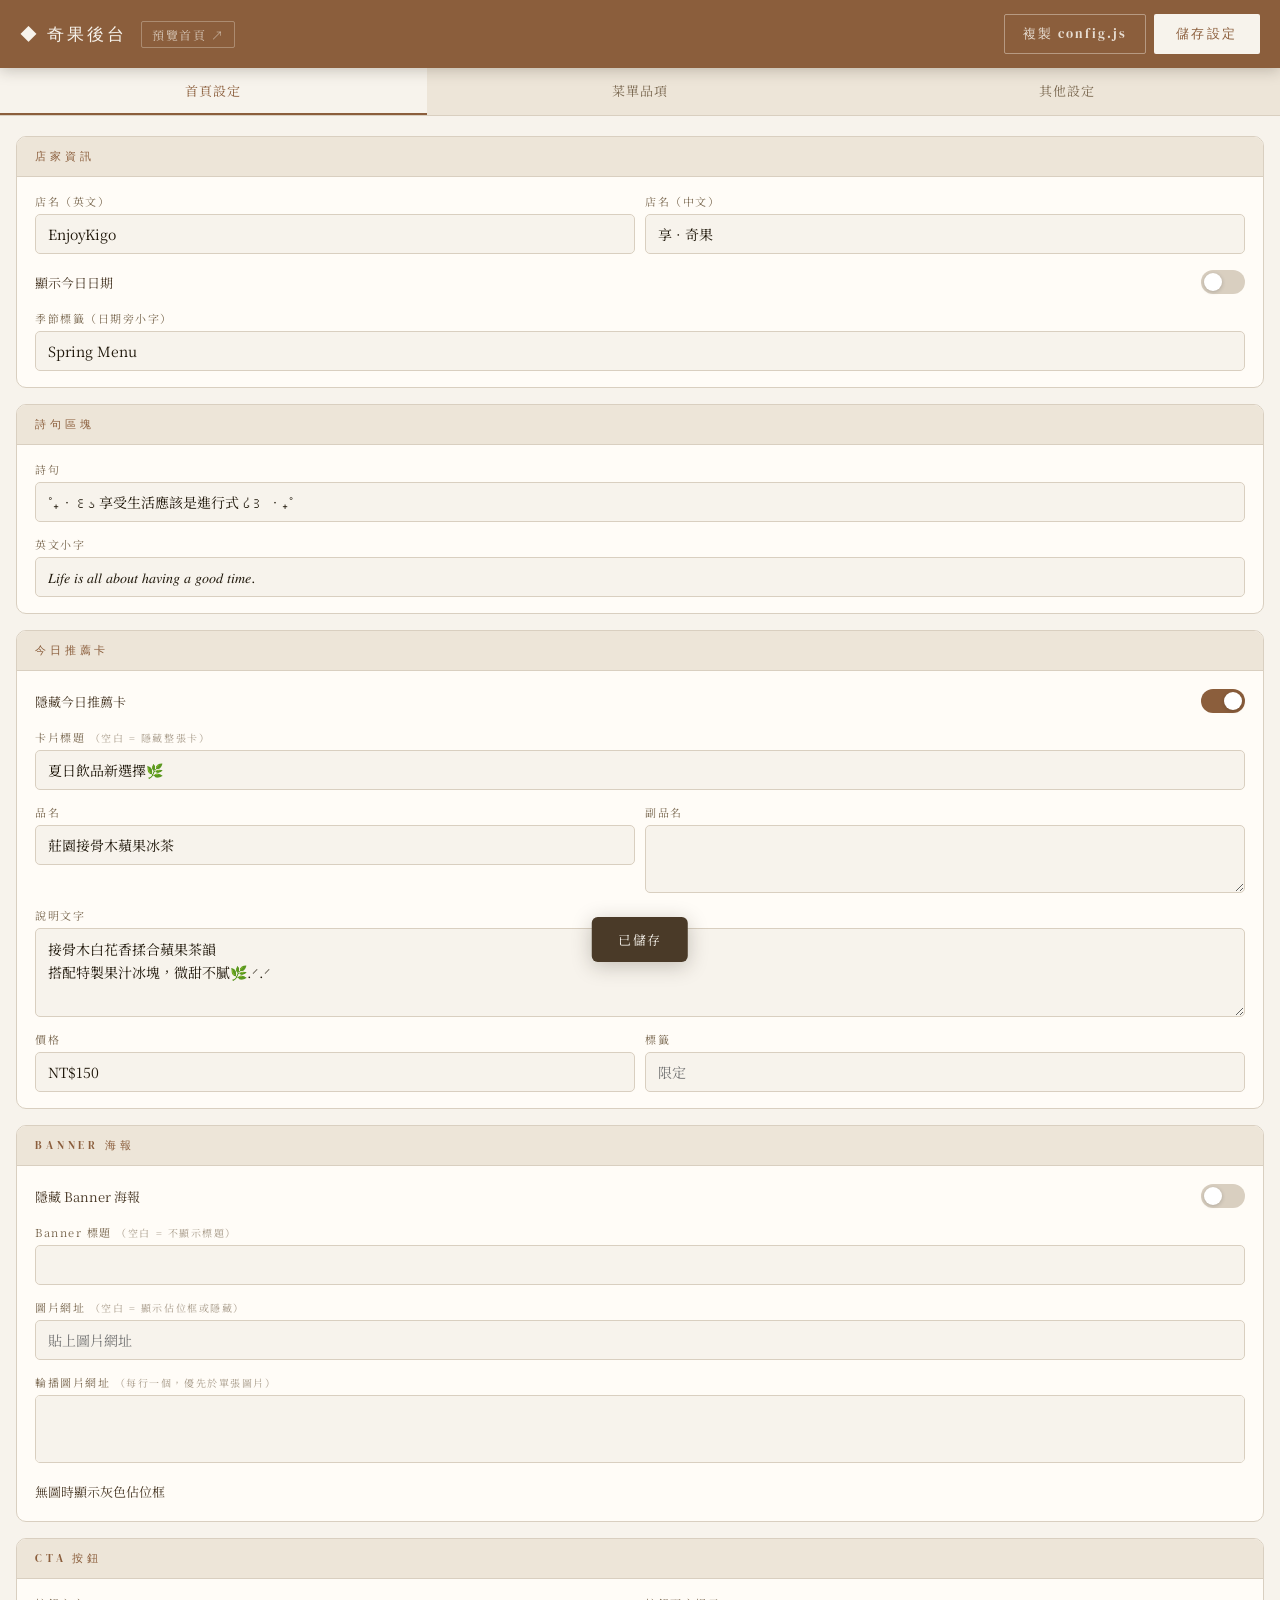
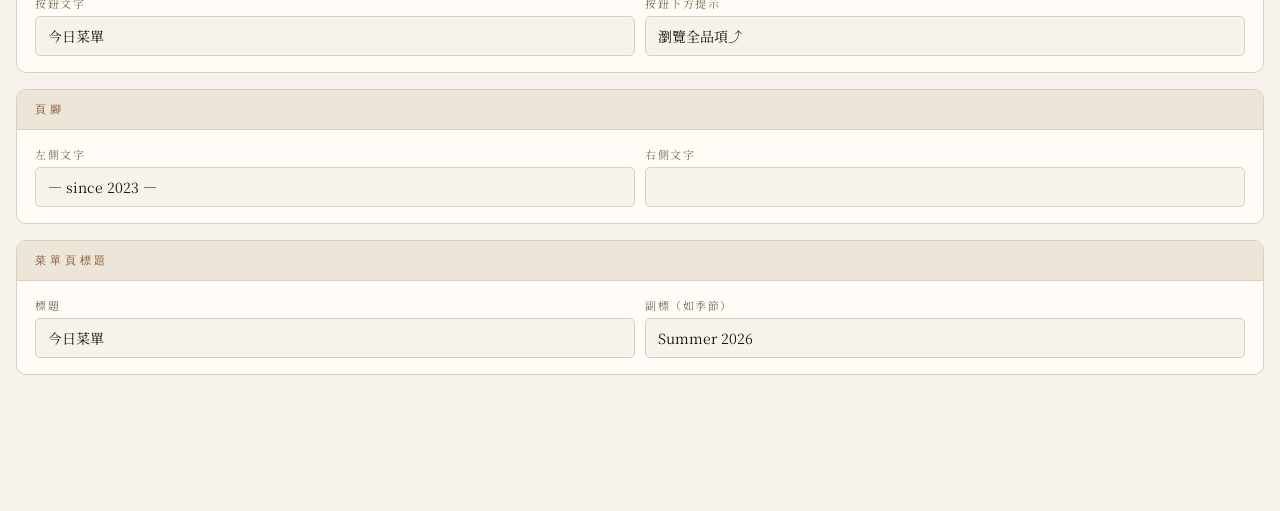
==== commit 1ae98f47: "調整菜單項目樣式，新增「莊園接骨木蘋果冰茶」及更新「享・阿芙加朵」描述，優化價格顯示邏輯與樣式" ====
--- a/admin.html
+++ b/admin.html
@@ -18,7 +18,7 @@
       background: var(--cream);
       color: var(--ink);
       font-family: 'Noto Serif TC', serif;
-      font-size: 14px;
+      font-size: 16px;
       min-height: 100vh;
       padding-bottom: 100px;
     }
@@ -512,37 +512,6 @@
   </div>
 
   <div class="section-card">
-    <div class="section-card-title">主視覺</div>
-    <div class="section-fields">
-      <div class="toggle-row">
-        <span class="toggle-label">隱藏主視覺</span>
-        <label class="toggle">
-          <input type="checkbox" id="ld-hideHero">
-          <span class="toggle-track"></span>
-        </label>
-      </div>
-      <div class="field">
-        <label>單張圖片網址 <span class="hint">（空白 = 顯示預設插圖）</span></label>
-        <input type="text" id="ld-heroImage" placeholder="留空則顯示預設插圖">
-      </div>
-      <div class="field">
-        <label>右上角標籤</label>
-        <input type="text" id="ld-heroBadge" placeholder="當季限定">
-      </div>
-      <div class="field-row">
-        <div class="field">
-          <label>主標題</label>
-          <input type="text" id="ld-heroTitle">
-        </div>
-        <div class="field">
-          <label>副標題</label>
-          <input type="text" id="ld-heroSubtitle">
-        </div>
-      </div>
-    </div>
-  </div>
-
-  <div class="section-card">
     <div class="section-card-title">詩句區塊</div>
     <div class="section-fields">
       <div class="field">
@@ -577,12 +546,12 @@
         </div>
         <div class="field">
           <label>副品名</label>
-          <input type="text" id="ld-cardNameJp">
+          <textarea id="ld-cardNameJp" rows="2"></textarea>
         </div>
       </div>
       <div class="field">
         <label>說明文字</label>
-        <input type="text" id="ld-cardDesc">
+        <textarea id="ld-cardDesc" rows="3"></textarea>
       </div>
       <div class="field-row">
         <div class="field">
@@ -778,8 +747,8 @@
 function populateLanding() {
   const ld = state.landingData;
   const textFields = [
-    'cafeName','cafeSub','dateSeasonLabel','heroImage','heroBadge',
-    'heroTitle','heroSubtitle','tagline','taglineJp',
+    'cafeName','cafeSub','dateSeasonLabel',
+    'tagline','taglineJp',
     'cardLabel','cardName','cardNameJp','cardDesc','cardPrice','cardTag',
     'bannerLabel','bannerImage','ctaButton','ctaHint',
     'footerLeft','footerRight','menuTitle','menuSubtitle'
@@ -791,7 +760,6 @@
   document.getElementById('ld-bannerImages').value = Array.isArray(ld.bannerImages) ? ld.bannerImages.filter(Boolean).join('\n') : '';
   document.getElementById('ld-showDate').checked          = !!ld.showDate;
   document.getElementById('ld-bannerPlaceholder').checked = !!ld.bannerPlaceholder;
-  document.getElementById('ld-hideHero').checked           = !!ld.hideHero;
   document.getElementById('ld-hideCard').checked           = !!ld.hideCard;
   document.getElementById('ld-hideBanner').checked         = !!ld.hideBanner;
 }
@@ -810,11 +778,7 @@
     cafeSub:         t('cafeSub'),
     showDate:        document.getElementById('ld-showDate').checked,
     dateSeasonLabel: t('dateSeasonLabel'),
-    heroImage:       t('heroImage'),
     bannerImages:    multi('bannerImages'),
-    heroBadge:       t('heroBadge'),
-    heroTitle:       t('heroTitle'),
-    heroSubtitle:    t('heroSubtitle'),
     tagline:         t('tagline'),
     taglineJp:       t('taglineJp'),
     cardLabel:       t('cardLabel'),
@@ -827,7 +791,6 @@
     bannerImage:     t('bannerImage'),
     bannerAlt:       state.landingData.bannerAlt || '當季推薦海報',
     bannerPlaceholder: document.getElementById('ld-bannerPlaceholder').checked,
-    hideHero:        document.getElementById('ld-hideHero').checked,
     hideCard:        document.getElementById('ld-hideCard').checked,
     hideBanner:      document.getElementById('ld-hideBanner').checked,
     ctaButton:       t('ctaButton'),
